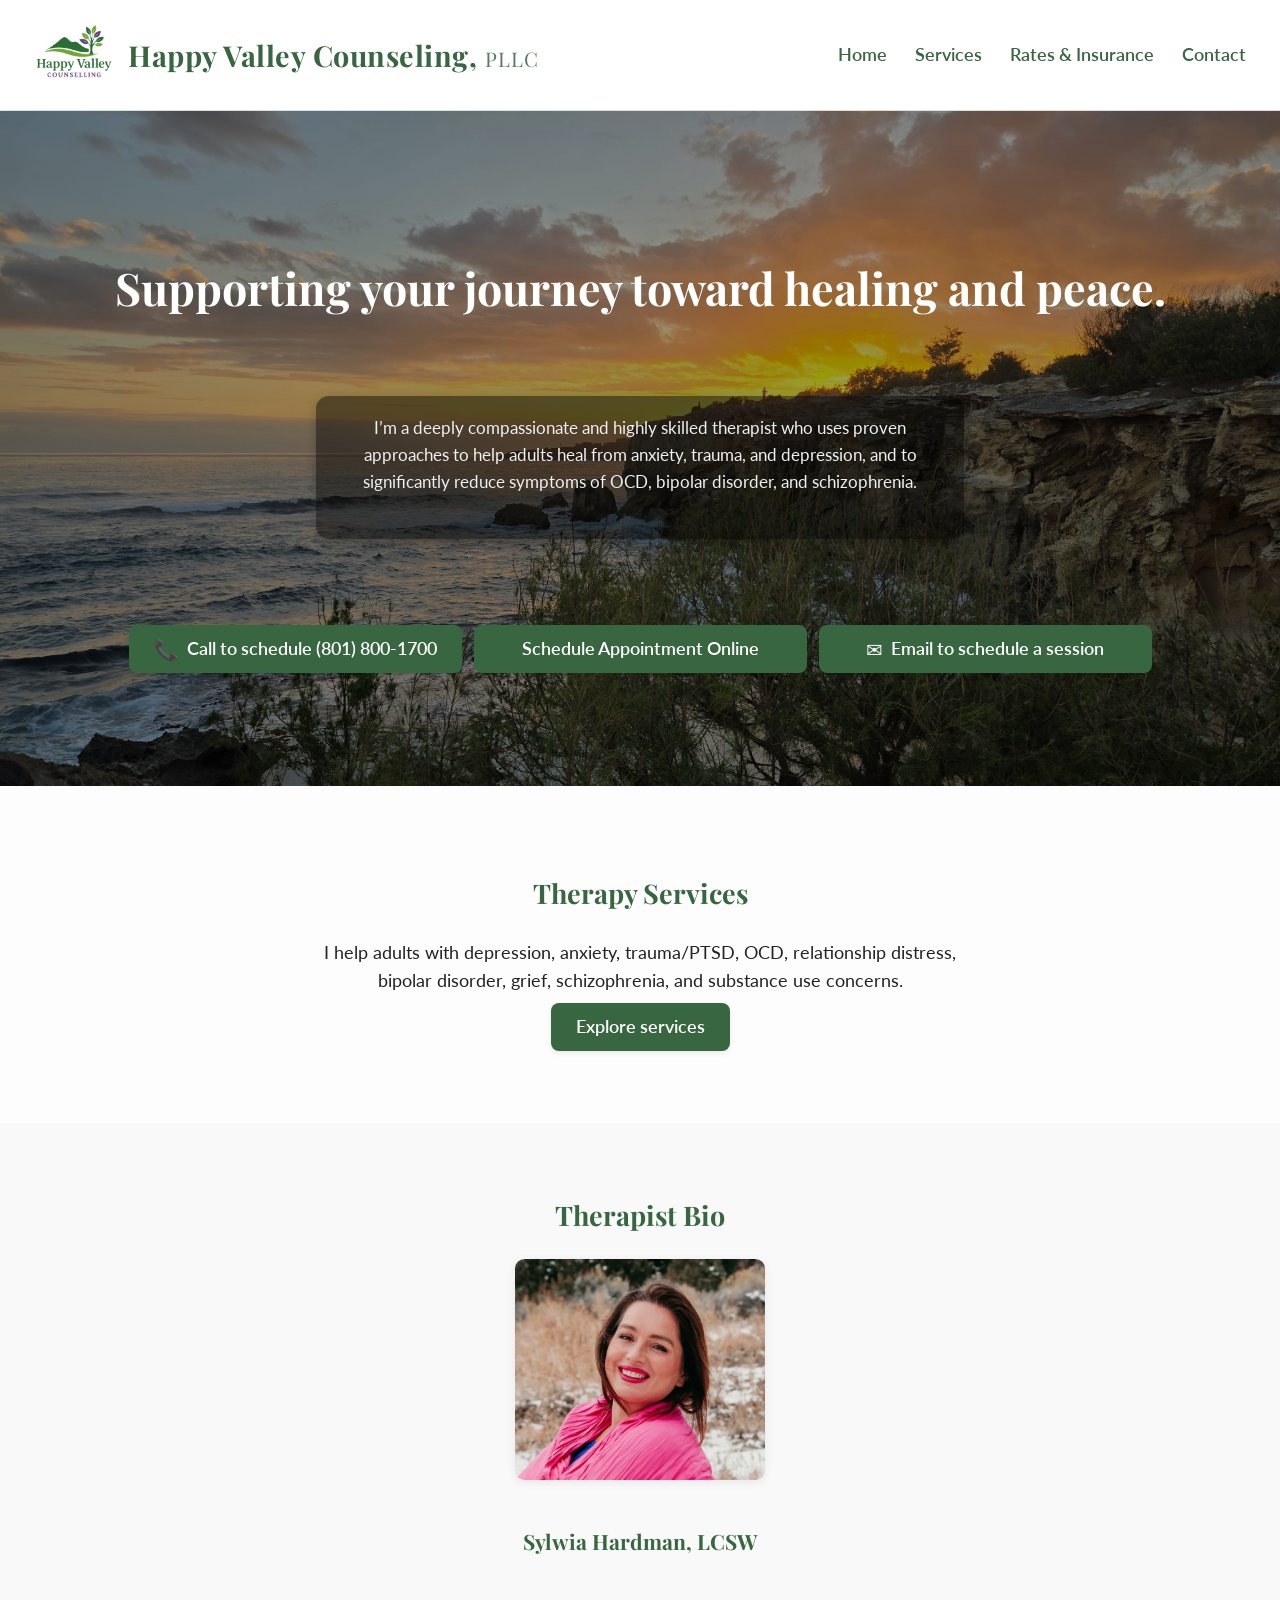
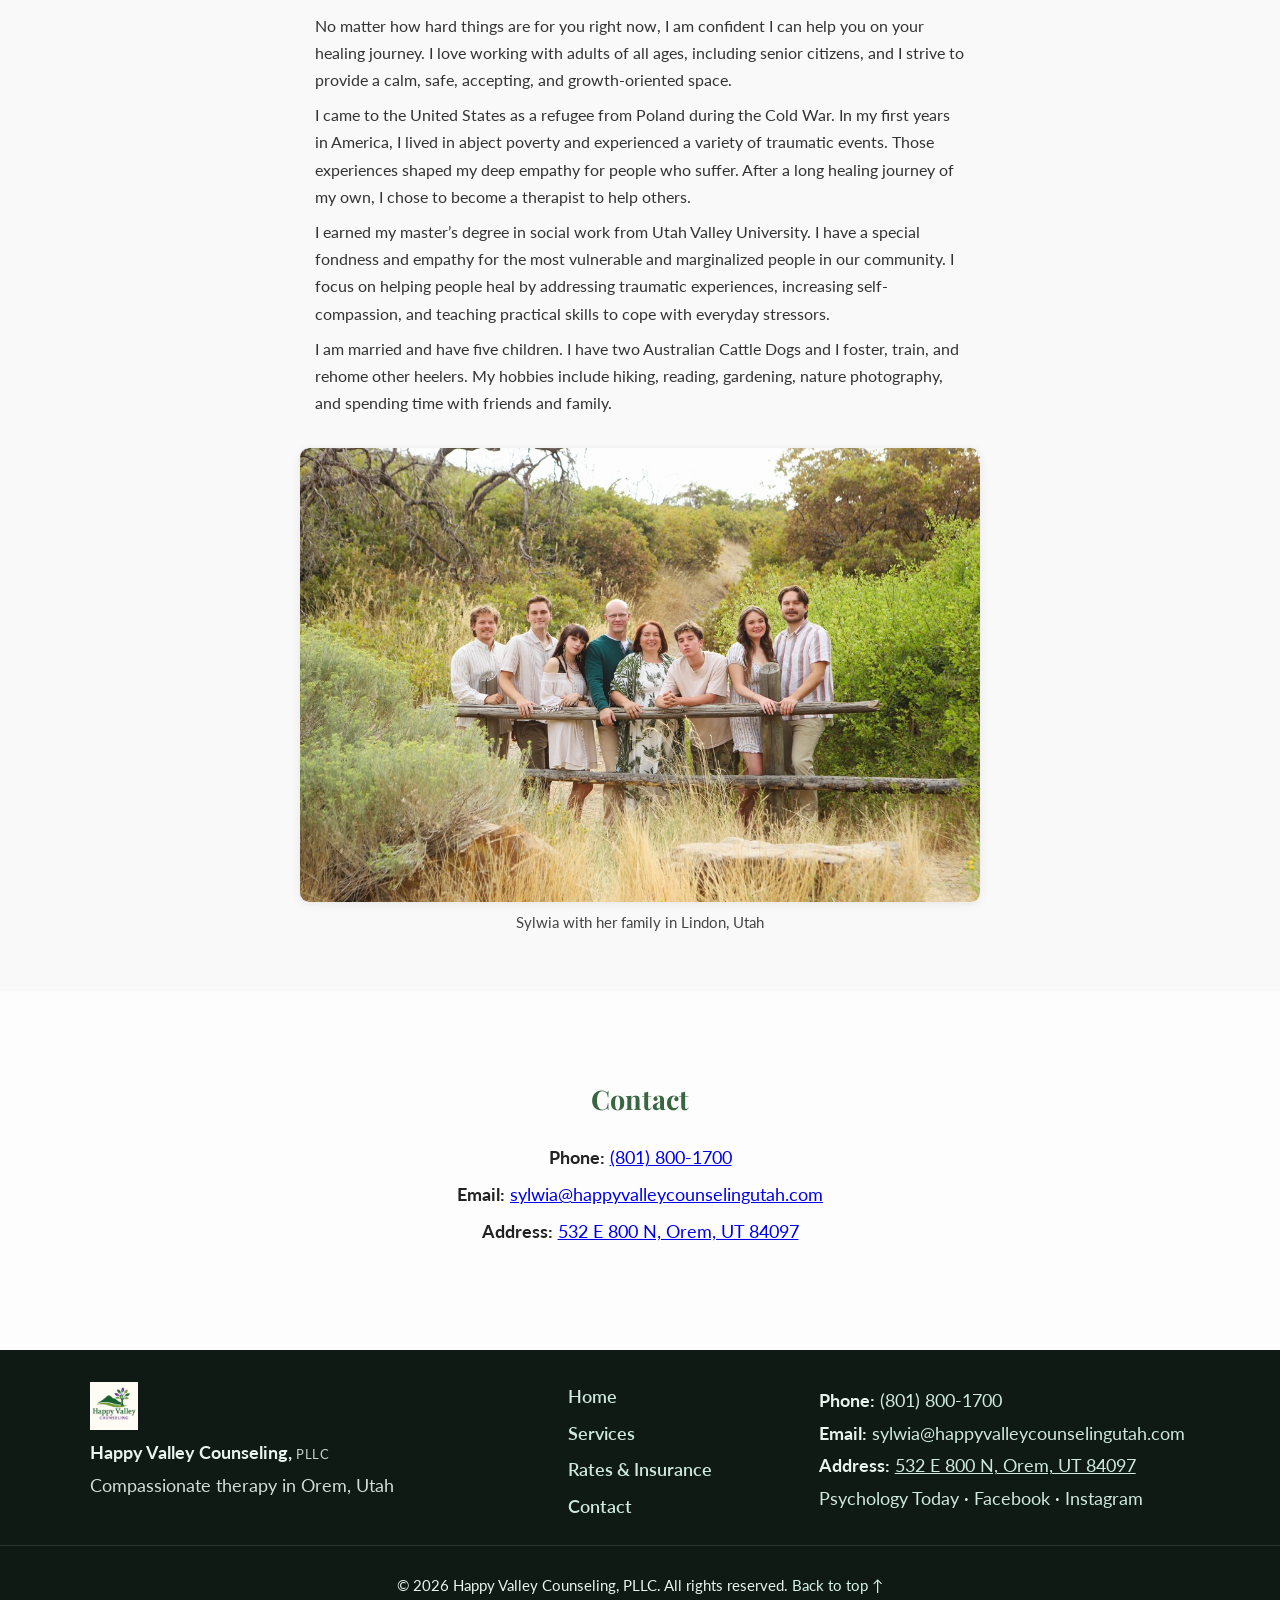
==== index.html @ 0a14d3dd "Add files via upload update" ====
<!DOCTYPE html>
<html lang="en">

<head>
  <meta charset="UTF-8">
  <meta name="viewport" content="width=device-width, initial-scale=1.0">
  <title>Happy Valley Counseling, PLLC | Compassionate Therapy in Orem, Utah</title>
  <!-- SEO essentials -->
  <meta name="description"
    content="Happy Valley Counseling, PLLC provides compassionate, research-based therapy for adults in Orem, Utah. Help for anxiety, trauma, depression, OCD, and bipolar.">
  <link rel="canonical" href="https://www.happyvalleycounselingutah.com/">
  <meta name="robots" content="index, follow">
  <meta name="theme-color" content="#2f6e5a">
  <!-- Favicons (replace with your files when you have them) -->
  <link rel="icon" href="/favicon.ico">
  <link rel="icon" type="image/png" sizes="32x32" href="/favicon-32.png">
  <link rel="icon" type="image/png" sizes="192x192" href="/android-chrome-192.png">
  <link rel="apple-touch-icon" href="/apple-touch-icon.png">
  <!-- Open Graph (Facebook, LinkedIn, etc.) -->
  <meta property="og:type" content="website">
  <meta property="og:url" content="https://www.happyvalleycounselingutah.com/">
  <meta property="og:title" content="Happy Valley Counseling, PLLC | Compassionate Therapy in Orem, Utah">
  <meta property="og:description"
    content="Compassionate, research-based therapy for adults in Orem, Utah. Help for anxiety, trauma, depression, OCD, and bipolar.">
  <meta property="og:image" content="https://www.happyvalleycounselingutah.com/images/og-image.jpg">


  <meta property="og:image:width" content="1200">
  <meta property="og:image:height" content="630">
  <meta property="og:site_name" content="Happy Valley Counseling, PLLC">
  <meta property="og:locale" content="en_US">

  <!-- Twitter Card -->
  <meta name="twitter:card" content="summary_large_image">
  <meta name="twitter:title" content="Happy Valley Counseling, PLLC | Compassionate Therapy in Orem, Utah">
  <meta name="twitter:description"
    content="Compassionate, research-based therapy for adults in Orem, Utah. Help for anxiety, trauma, depression, OCD, and bipolar.">
  <meta name="twitter:image" content="https://www.happyvalleycounselingutah.com/images/og-image.jpg">

  <!-- Structured Data -->
  <script type="application/ld+json">
{
  "@context": "https://schema.org",
  "@type": "ProfessionalService",
  "name": "Happy Valley Counseling, PLLC",
  "brand": "Happy Valley Counseling",
  "url": "https://www.happyvalleycounselingutah.com/",
  "@id": "https://www.happyvalleycounselingutah.com/#business",
  "image": "https://www.happyvalleycounselingutah.com/images/og-image.jpg",
  "logo": "https://www.happyvalleycounselingutah.com/images/logo-clear.png",

  "telephone": "+1-801-800-1700",
  "email": "sylwia@happyvalleycounselingutah.com",
  "description": "Compassionate, research-based therapy for adults in Orem, Utah. Help for anxiety, trauma, depression, OCD, and bipolar.",
  "founder": {
    "@type": "Person",
    "name": "Sylwia Lipinska Hardman, LCSW"
  },
  "address": {
    "@type": "PostalAddress",
    "streetAddress": "532 E 800 N",
    "addressLocality": "Orem",
    "addressRegion": "UT",
    "postalCode": "84097",
    "addressCountry": "US"
  },
  "areaServed": [
    { "@type": "City", "name": "Orem" },
    { "@type": "AdministrativeArea", "name": "Utah" }
  ],
  "openingHoursSpecification": [
    {
      "@type": "OpeningHoursSpecification",
      "dayOfWeek": ["Monday","Tuesday","Wednesday","Thursday","Friday"],
      "opens": "09:00",
      "closes": "17:00"
    }
  ],
  "priceRange": "$$",
  "paymentAccepted": "Insurance, Cash, Credit Card",
  "sameAs": [
    "https://www.psychologytoday.com/profile/1217703",
    "https://www.facebook.com/HappyValleyCounselingUtah",
    "https://www.instagram.com/happyvalleycounselingutah/"
  ],
  "knowsAbout": [
    "Anxiety therapy",
    "Anxiety therapy in Orem, Utah",
    "Depression counseling",
    "Depression therapy in Orem, Utah",
    "Trauma therapy",
    "Trauma and PTSD treatment",
    "PTSD therapy in Utah County",
    "OCD treatment",
    "OCD therapy in Utah County",
    "Bipolar disorder support",
    "Accelerated Resolution Therapy (ART)",
    "EMDR therapy",
    "Cognitive Behavioral Therapy (CBT)",
    "Dialectical Behavior Therapy (DBT)",
    "Mindfulness-based therapy",
    "Emotional regulation",
    "Stress management",
    "Grief counseling",
    "Relationship and communication issues",
    "Adult therapy",
    "Adult counseling",
    "Adult counseling in Utah County",
    "Mental health therapy in Orem, Utah"
  ],
"hasMap": "https://www.google.com/maps/search/?api=1&query=532+E+800+N,+Orem,+UT+84097",
"geo": {
  "@type": "GeoCoordinates",
  "latitude": 40.3046,
  "longitude": -111.6822
}
}
</script>


  <!-- Performance for Google Fonts -->
  <link rel="preconnect" href="https://fonts.gstatic.com" crossorigin>


  <link href="https://fonts.googleapis.com/css2?family=Playfair+Display:wght@600&family=Lato:wght@400;600&display=swap"
    rel="stylesheet">

  <!-- Preload hero image for faster first paint -->
  <link rel="preload" as="image" href="sunset.jpg" imagesrcset="sunset.jpg">

  <link rel="stylesheet" href="/styles.css">


</head>

<body>
  <header class="site-header">
    <img src="images/logo-clear.png" alt="Happy Valley Counseling logo" class="logo" width="84" height="84">

    <h1>Happy Valley Counseling, <span class="pllc">PLLC</span></h1>


    <!-- Mobile menu button -->
    <button class="nav-toggle" aria-label="Toggle menu" aria-expanded="false" aria-controls="primary-nav">☰</button>

    <!-- Primary navigation -->
    <nav id="primary-nav" aria-label="Primary">
      <ul>
        <li><a href="#home">Home</a></li>
        <li><a href="services/">Services</a></li>

        <li><a href="rates/">Rates &amp; Insurance</a></li>

        <li><a href="#contact" class="scroll-link">Contact</a></li>

      </ul>
    </nav>
  </header>



  <section id="home" class="hero">
    <h1>Supporting your journey toward healing and peace.</h1>

    <div class="hero-text">
      <p>I’m a deeply compassionate and highly skilled therapist who uses proven approaches to help adults heal from
        anxiety, trauma, and depression, and to significantly reduce symptoms of OCD, bipolar disorder, and
        schizophrenia.
      </p>
    </div>

    <div class="cta-group" role="group" aria-label="Contact options to schedule a session">
      <a class="btn btn-primary" href="tel:+18018001700"
        aria-label="Call Happy Valley Counseling at 801-800-1700 to schedule a session">
        <span class="i" aria-hidden="true">📞</span>
        Call to schedule (801) 800-1700
      </a>

      <a href="https://www.therapyportal.com/p/happyvalley84097/" class="btn schedule-btn" target="_blank"
        rel="noopener noreferrer" aria-label="Schedule an appointment securely through the client portal">
        Schedule Appointment Online
      </a>


      <a class="btn"
        href="mailto:sylwia@happyvalleycounselingutah.com?subject=Schedule%20a%20session&body=Hello%2C%20I%E2%80%99d%20like%20to%20schedule%20a%20therapy%20session."
        aria-label="Email Happy Valley Counseling to schedule a session">
        <span class="i" aria-hidden="true">✉️</span>
        Email to schedule a session
      </a>
    </div>






  </section>


  <section id="services-intro">
    <h2>Therapy Services</h2>
    <p>I help adults with depression, anxiety, trauma/PTSD, OCD, relationship distress, bipolar disorder, grief,
      schizophrenia,
      and substance use concerns.</p>
    <p>
      <a class="btn btn-primary" href="services/">Explore services</a>
    </p>
  </section>


  <!-- ===== THERAPIST BIO ===== -->
  <section id="therapist-bio">
    <h2>Therapist Bio</h2>
    <div class="bio-wrap">
      <img src="images/therapist-photo.jpg" alt="Sylwia Hardman, LCSW" class="bio-photo" width="350" height="350">

      <h3 class="bio-name">Sylwia Hardman, LCSW</h3>

      <div class="bio-text">


        <p>No matter how hard things are for you right now, I am confident I can help you on your healing journey. I
          love working with adults of all ages, including senior citizens, and I strive to provide a calm, safe,
          accepting, and growth-oriented space.</p>

        <p>I came to the United States as a refugee from Poland during the Cold War. In my first years in America, I
          lived in abject poverty and experienced a variety of traumatic events. Those experiences shaped my deep
          empathy for people who suffer. After a long healing journey of my own, I chose to become a therapist to help
          others.</p>

        <p>I earned my master’s degree in social work from Utah Valley University. I have a special fondness and empathy
          for the most vulnerable and marginalized people in our community. I focus on helping people heal by addressing
          traumatic experiences, increasing self-compassion, and teaching practical skills to cope with everyday
          stressors.</p>

        <p>I am married and have five children. I have two Australian Cattle Dogs and I foster, train, and
          rehome other heelers. My hobbies include hiking, reading, gardening, nature photography, and spending time
          with friends and family.</p>

        <img src="images/family-photo.jpg" alt="Photograph of Sylwia Hardman with her family"
          class="bio-photo family-photo">

        <p class="photo-caption">Sylwia with her family in Lindon, Utah</p>

      </div>
    </div>
  </section>


  <section id="contact">
    <h2>Contact</h2>
    <p><strong>Phone:</strong> <a href="tel:+18018001700">(801) 800-1700</a></p>
    <p><strong>Email:</strong> <a
        href="mailto:sylwia@happyvalleycounselingutah.com">sylwia@happyvalleycounselingutah.com</a></p>
    <p><strong>Address:</strong>
      <a href="https://www.google.com/maps/search/?api=1&query=532%20E%20800%20N%2C%20Orem%2C%20UT%2084097"
        target="_blank" rel="noopener" aria-label="Open 532 E 800 N, Orem, UT 84097 on Google Maps">
        532 E 800 N, Orem, UT 84097
      </a>
    </p>



  </section>

  <footer class="site-footer" role="contentinfo" aria-label="Footer">
    <!-- Top area: brand, nav, contact -->
    <div class="footer-top">
      <div class="footer-brand">
        <img src="images/logo-whitebg.png" alt="Happy Valley Counseling logo" class="footer-logo">
        <p class="footer-name">Happy Valley Counseling, <span class="pllc">PLLC</span></p>
        <p class="footer-tag">Compassionate therapy in Orem, Utah</p>
      </div>

      <nav class="footer-nav" aria-label="Footer links">
        <ul>
          <li><a href="#home">Home</a></li>
          <li><a href="services/">Services</a></li>
          <li><a href="rates/">Rates &amp; Insurance</a></li>
          <li><a href="#contact">Contact</a></li>
        </ul>
      </nav>

      <div class="footer-contact">
        <p><strong>Phone:</strong> <a href="tel:+18018001700">(801) 800-1700</a></p>
        <p><strong>Email:</strong> <a
            href="mailto:sylwia@happyvalleycounselingutah.com">sylwia@happyvalleycounselingutah.com</a></p>
        <p><strong>Address:</strong>
          <a href="https://www.google.com/maps/search/?api=1&query=532%20E%20800%20N%2C%20Orem%2C%20UT%2084097"
            target="_blank" rel="noopener" aria-label="Open 532 E 800 N, Orem, UT 84097 on Google Maps">
            532 E 800 N, Orem, UT 84097
          </a>
        </p>
        <p class="footer-social">
          <a href="https://www.psychologytoday.com/profile/1217703" target="_blank" rel="noopener">Psychology
            Today</a> ·
          <a href="https://www.facebook.com/HappyValleyCounselingUtah" target="_blank" rel="noopener">Facebook</a> ·
          <a href="https://www.instagram.com/happyvalleycounselingutah/" target="_blank" rel="noopener">Instagram</a>
        </p>
      </div>
    </div>

    <!-- Bottom bar -->
    <div class="footer-bottom">
      <p>© <span id="year"></span> Happy Valley Counseling, PLLC. All rights reserved.
        <a href="#home">Back to top ↑</a>
      </p>
    </div>
  </footer>


  <script src="/index.js"></script>

</body>

</html>
---- styles.css ----
:root {
    --green-700: #386641;
    /* deep evergreen */
    --green-500: #6b9080;
    /* sage banner */
    --green-300: #9cc5a1;
    /* light leaf */
    --purple-600: #6b56a3;
    /* primary accent */
    --purple-400: #9273cf;
    /* light accent */
    --ink-900: #222222;
    /* text */
    --paper-50: #fdfdfd;
    /* page bg */
}

/* Hide visually but keep readable for screen readers (WCAG accessible) */
.visually-hidden {
    position: absolute !important;
    width: 1px;
    height: 1px;
    padding: 0;
    margin: -1px;
    overflow: hidden;
    clip: rect(0 0 0 0);
    white-space: nowrap;
    border: 0;
}



:root {
    /* ...your existing vars... */
    --header-offset: 84px;
    /* adjust if needed */
}

html {
    scroll-behavior: smooth;
}

/* reset / base */
* {
    box-sizing: border-box;
}

h1,
h2,
h3 {
    font-family: 'Playfair Display', serif;
    color: var(--green-700);
}

body {
    font-family: Lato, system-ui, -apple-system, sans-serif;
    color: var(--ink-900);
    background: var(--paper-50);
    margin: 0;
    line-height: 1.6;
}

/* Typographic rhythm and readability */
:root {
    --max-width: 70ch;
}

section p {
    max-width: var(--max-width);
}

/* Slightly larger default font on big screens */
@media (min-width: 1024px) {
    body {
        font-size: 18px;
    }
}

/* Improve link focus/hover contrast in header */
.site-header nav a {
    padding: .25rem .125rem;
    border-radius: .25rem;
}

.site-header nav a:focus,
.site-header nav a:hover {
    background: rgba(56, 102, 65, 0.08);
    text-decoration: none;
}

/* header */
.site-header {
    position: sticky;
    top: 0;
    z-index: 10;
    /* important for dropdown positioning */
    background: #fff;
    color: var(--green-700);
    padding: 0.8rem 2rem;
    display: grid;
    grid-template-columns: auto 1fr auto;
    /* logo | title | nav/button */
    align-items: center;
    gap: 0.75rem;
    border-bottom: 1px solid #ddd;
}

header h1 {
    margin: 0.5rem 0;
    font-size: 1.8rem;
    letter-spacing: 0.5px;
}

.logo {
    width: 84px;
    height: auto;
    display: block;
    margin: 0;
    border-radius: 0;
}

/* nav (desktop baseline) */
nav ul {
    list-style: none;
    padding: 0;
    margin: 0;
    display: flex;
    gap: 1.5rem;
    justify-content: center;
    font-family: 'Lato', sans-serif;
}

nav a {
    color: var(--green-700);
    text-decoration: none;
    font-weight: 600;
}

nav a:hover {
    text-decoration: underline;
}

/* images */
img {
    max-width: 100%;
    height: auto;
    border-radius: 10px;
}

/* ===== Happy Valley CTA buttons ===== */
.cta-group {
    display: grid;
    gap: .75rem;
    margin-top: 1.25rem;
}

/* Base button */
.btn {
    --brand: var(--green-700, #386641);
    --brand-600: #4c7a58;
    --on-brand: #ffffff;
    --surface: #f3f7f4;
    --border: rgba(0, 0, 0, .08);

    display: inline-flex;
    align-items: center;
    justify-content: center;
    gap: .5rem;
    padding: .95rem 1.25rem;
    border-radius: 9999px;
    /* pill shape */
    border: 1px solid transparent;
    font-weight: 600;
    line-height: 1.1;
    text-decoration: none;
    min-height: 48px;
    /* ≥ WCAG touch target */
    box-shadow: 0 2px 6px rgba(0, 0, 0, .08);
    transition: background-color .2s ease, border-color .2s ease, transform .06s ease;
    color: #fff;
    /* default text color; variants can override */
    background: var(--brand);
    /* default bg so old .btn uses primary look */
}

.btn:hover {
    transform: translateY(-1px);
}

.btn:focus-visible {
    outline: 3px solid #93c5aa;
    /* accessible focus ring */
    outline-offset: 2px;
}

@media (prefers-reduced-motion: reduce) {

    .btn,
    .btn:hover {
        transition: none;
        transform: none;
    }
}

/* Variants */
.btn-primary {
    background: var(--brand);
    color: var(--on-brand);
}

.btn-primary:hover {
    background: var(--brand-600);
}

.btn-primary-soft {
    background: #e8f0eb;
    color: var(--brand);
    border-color: #d7e4dc;
}

.btn-primary-soft:hover {
    background: #ddebe3;
}

.btn-outline {
    background: #fff;
    color: var(--brand);
    border-color: var(--brand);
}

.btn-outline:hover {
    background: var(--brand);
    color: #fff;
}

/* Icon sizing */
.btn .i {
    line-height: 0;
    font-size: 1.1em;
}

/* Desktop: place buttons side-by-side with wrapping */
@media (min-width: 700px) {
    .cta-group {
        grid-template-columns: repeat(3, minmax(0, 1fr));
    }
}





a:focus,
.btn:focus {
    outline: 3px solid var(--purple-400);
    outline-offset: 2px;
    border-radius: .4rem;
}

/* hero */
.hero {
    position: relative;
    min-height: 75vh;
    display: grid;
    place-items: center;
    text-align: center;
    color: white;
    background: url("images/sunset.jpg") center/cover no-repeat fixed;
    padding: 5rem 1rem;
}

.hero::before {
    content: "";
    position: absolute;
    inset: 0;
    background: rgba(0, 0, 0, 0.40);
}

/* === Rates & Insurance: page-specific hero === */
#rates-hero {
    background-image: url('/images/hero-rates.jpg');
    background-attachment: scroll;
    /* optional: avoid parallax here */
}


.hero>* {
    position: relative;
    z-index: 1;
}

.hero h1,
.hero h2 {
    font-family: 'Playfair Display', serif;
    font-size: clamp(1.8rem, 4vw, 2.8rem);
    line-height: 1.2;
    color: #fff;
    margin-bottom: 1rem;
}



.hero p {
    color: #f0f0f0;
    max-width: 600px;
    margin: 0 auto 1.5rem;
    font-size: 1.05rem;
}

/* translucent background behind hero text */
.hero-text {
    background: rgba(0, 0, 0, 0.45);
    /* 45% black */
    padding: 1.2rem 1.5rem;
    border-radius: 0.8rem;
    max-width: 700px;
    margin: 0 auto;
    box-shadow: 0 4px 12px rgba(0, 0, 0, 0.25);
}




.hero img {
    display: none;
}

/* sections */
section {
    padding: 4rem 1.5rem;
    text-align: center;
}

section h2 {
    color: var(--green-700);
    font-family: 'Playfair Display', serif;
}

section p {
    max-width: 650px;
    margin: 0.5rem auto;
}

/* mobile toggle button (hidden on desktop) */
.nav-toggle {
    display: none;
    background: #fff;
    border: 1px solid #ddd;
    border-radius: .5rem;
    padding: .4rem .6rem;
    font-size: 1.1rem;
    line-height: 1;
    color: var(--green-700);
    cursor: pointer;
}

/* subtle shadow when scrolling */
.site-header.scrolled {
    box-shadow: 0 2px 6px rgba(0, 0, 0, 0.08);
    transition: box-shadow 0.3s ease;
}

/* smaller title on very small phones */
@media (max-width: 600px) {
    header h1 {
        font-size: 1rem;
        line-height: 1.1;
    }
}

/* MOBILE DROPDOWN (fade/slide) */
@media (max-width: 800px) {
    .nav-toggle {
        display: inline-block;
    }

    /* dropdown panel (always flex, visually collapsed) */
    .site-header nav ul {
        position: absolute;
        left: 0;
        right: 0;
        top: calc(100% + 1px);
        margin: 0;
        padding: .75rem 1rem;
        background: #fff;
        border-top: 1px solid #eee;
        display: flex;
        flex-direction: column;
        gap: .75rem;
        text-align: center;
        z-index: 9;

        /* hidden state */
        max-height: 0;
        opacity: 0;
        transform: translateY(-0.5rem);
        overflow: hidden;
        visibility: hidden;

        /* transitions */
        transition:
            max-height .25s ease,
            opacity .25s ease,
            transform .25s ease,
            visibility 0s linear .25s;
        /* delay hiding until fade finishes */
    }

    /* open state */
    .site-header.open nav ul {
        max-height: 240px;
        opacity: 1;
        transform: translateY(0);
        visibility: visible;
        transition:
            max-height .30s ease,
            opacity .30s ease,
            transform .30s ease,
            visibility 0s;
        /* show immediately */
    }

    /* bigger tap targets */
    nav a {
        padding: .5rem .25rem;
    }
}

/* ensure hero doesn’t get covered if menu drops */
@media (max-width: 800px) {
    .site-header.open+.hero {
        padding-top: 1rem;
    }
}

/* ===== Footer ===== */
.site-footer {
    background: #0f1a15;
    color: #e9f3ef;
    padding-top: 2rem;
    margin-top: 2rem;
}

.site-footer a {
    color: #cfe9df;
    text-decoration: none;
}

.site-footer a:hover {
    text-decoration: underline;
}

.footer-top {
    width: min(1100px, 92%);
    margin: 0 auto;
    display: grid;
    grid-template-columns: 1.2fr 1fr 1.2fr;
    gap: 1.5rem;
    align-items: start;
}

.footer-logo {
    width: 48px;
    height: auto;
    border-radius: 0;
    display: block;
    margin-bottom: .5rem;
}

.footer-name {
    margin: 0;
    font-weight: 700;
}

.footer-tag {
    margin: .25rem 0 0;
    opacity: .9;
}

.footer-nav ul {
    list-style: none;
    margin: 0;
    padding: 0;
    display: grid;
    gap: .5rem;
}

.footer-nav a {
    font-weight: 600;
}

.footer-contact p {
    margin: .25rem 0;
}

.footer-social {
    margin-top: .5rem;
}




.footer-bottom {
    border-top: 1px solid rgba(255, 255, 255, .12);
    margin-top: 1.5rem;
    padding: .75rem 0;
    text-align: center;
    font-size: .95rem;
}

.footer-bottom a {
    color: #d7f3ea;
}

/* Mobile footer layout */
@media (max-width: 800px) {
    .footer-top {
        grid-template-columns: 1fr;
        gap: 1rem;
    }

    .footer-nav ul {
        justify-items: center;
    }

    .footer-bottom {
        font-size: .9rem;
    }
}

.pllc {
    font-size: 0.7em;
    font-weight: 400;
    letter-spacing: 0.05em;
    opacity: 0.85;
}

@media (prefers-color-scheme: dark) {
    :root {
        --paper-50: #121212;
        /* page bg in dark */
        --ink-900: #f5f5f5;
        /* text in dark */
        /* Optional: slightly tweak accents to keep contrast strong */
        /* --green-700: #3a7a50; */
        /* --purple-600: #7b65b6; */
    }

    body {
        background: var(--paper-50);
        color: var(--ink-900);
    }

    .site-header {
        background: #161b18;
        border-bottom-color: #27332d;
    }

    .site-header nav a:focus,
    .site-header nav a:hover {
        background: rgba(255, 255, 255, 0.08);
    }

    .hero::before {
        /* Keep overlay but slightly lighter in dark mode for readability */
        background: rgba(0, 0, 0, 0.35);
    }


    .site-footer {
        background: #0b1411;
        color: #e7f2ee;
    }

    .footer-bottom {
        border-top-color: rgba(255, 255, 255, .14);
    }
}

.footer-contact a[href*="maps"] {
    color: #cfe9df;
    /* same as other footer links */
    text-decoration: underline;
}

.footer-contact a[href*="maps"]:hover {
    color: #ffffff;
}


/* ===== Therapy Services: compact cards (title → image → text) ===== */
.services .section-hero {
    background: linear-gradient(to bottom right, var(--green-700), var(--green-500));
    color: #fff;
    padding: 2.5rem 1.25rem;
    text-align: center;
    border-radius: 0.8rem;
    margin: 0 auto 1.5rem;
    width: min(1100px, 92%);
}

.services .section-hero h2 {
    color: #fff;
    margin: 0 0 .4rem;
    font-size: clamp(1.7rem, 3vw, 2.2rem);
}

.services .section-hero p {
    margin: 0;
    opacity: .95;
}

.service-grid {
    width: min(1100px, 92%);
    margin: 0 auto;
    display: grid;
    gap: 1.25rem;
    grid-template-columns: repeat(3, 1fr);
}

@media (max-width: 1000px) {
    .service-grid {
        grid-template-columns: repeat(2, 1fr);
    }
}

@media (max-width: 640px) {
    .service-grid {
        grid-template-columns: 1fr;
    }
}

.service-card {
    background: #fff;
    border-radius: 0.8rem;
    box-shadow: 0 2px 6px rgba(0, 0, 0, .06);
    padding: 1rem 1rem 1.1rem;
    text-align: left;
}

.service-card h3 {
    margin: 0 0 .5rem;
    font-size: 1.15rem;
    color: var(--green-700);
    line-height: 1.25;
}

.service-card img {
    width: 100%;
    height: 160px;
    /* ← change to 140px or 120px if you want smaller */
    object-fit: cover;
    border-radius: 0.6rem;
    margin: 0.25rem 0 0.6rem;
}

.service-card p {
    margin: 0;
    font-size: 0.98rem;
    line-height: 1.55;
    color: var(--ink-900);
}

/* Family photo styling */
.family-photo {
    margin-top: 1rem;
    border-radius: 0.6rem;
    box-shadow: 0 2px 10px rgba(0, 0, 0, 0.08);
    max-width: 680px;
    /* keeps it from stretching too wide */
    display: block;
    margin-left: auto;
    margin-right: auto;
    /* centers the image */
}

/* Center the family photo caption */
.photo-caption {
    text-align: center;
    margin-top: 0.5rem;
    color: #444;
    font-size: 0.95rem;
}

/* Therapist Bio layout polish */
#therapist-bio {
    background-color: #f8f9f8;
    /* soft neutral backdrop for calm contrast */
    padding: 3rem 1rem;
    text-align: center;
}

.bio-wrap {
    display: flex;
    flex-direction: column;
    align-items: center;
    gap: 1.5rem;
    max-width: 750px;
    margin: 0 auto;
}

.bio-photo {
    border-radius: 0.6rem;
    max-width: 250px;
    height: auto;
    box-shadow: 0 2px 10px rgba(0, 0, 0, 0.08);
}

.bio-text {
    text-align: left;
    line-height: 1.7;
    font-size: 1rem;
    color: #333;
}

/* spacing between therapist and family photo */
.family-photo {
    margin-top: 2rem;
    border-radius: 0.6rem;
    box-shadow: 0 2px 10px rgba(0, 0, 0, 0.08);
    max-width: 680px;
    display: block;
    margin-left: auto;
    margin-right: auto;
}

/* responsive tweaks for smaller screens */
@media (max-width: 600px) {
    .bio-text {
        font-size: 0.95rem;
    }

    .bio-photo {
        max-width: 180px;
    }
}

/* Keep anchored sections from hiding under the sticky header */
section[id] {
    scroll-margin-top: var(--header-offset);
}

/* Give a little more room on small screens if the header stacks */
@media (max-width: 600px) {
    :root {
        --header-offset: 96px;
    }
}

/* ---------- Rates & Insurance Page ---------- */


.split-section {
    display: flex;
    flex-wrap: wrap;
    align-items: center;
    padding: 4rem 2rem;
    gap: 2rem;
}

.split-section.alt {
    background-color: #f7f8f7;
}

/* Remove bullet points in the Insurance section */
#insurance ul {
    list-style: none;
    padding-left: 0;
    margin-left: 0;
}

#insurance li {
    margin: 0.25rem 0;
    /* optional spacing */
}

.split-image {
    flex: 1 1 45%;
    border-radius: 1rem;
    max-height: 400px;
    object-fit: cover;
}

.split-text {
    flex: 1 1 45%;
    color: #222;
    line-height: 1.6;
}

.split-text h2 {
    color: #386641;
    margin-bottom: 1rem;
}

/* Buttons */
.btn {
    background-color: #386641;
    color: #fff;
    padding: 0.75rem 1.5rem;
    border-radius: 0.5rem;
    text-decoration: none;
    font-weight: 600;
}

.btn:hover {
    background-color: #6b9080;
}

/* Responsive layout */
@media (max-width: 768px) {
    .split-section {
        flex-direction: column;
    }

    .split-image,
    .split-text {
        flex: 1 1 100%;
    }
}



#rates-hero h1 {
    display: block;
    margin-bottom: 1rem;
}

#rates-hero .hero-text {
    display: block;
    margin: 0 auto 1.5rem;
    max-width: 60ch;
}

#rates-hero .cta-group {
    display: flex;
    flex-wrap: wrap;
    /* allows buttons to wrap on mobile */
    justify-content: center;
    gap: 0.75rem;
    /* space between buttons */
}



/* === CTA faint background image === */
.closing-cta {
    position: relative;
    text-align: center;
    padding: 4rem 1.5rem;
    background-color: #fdfdfd;
    /* fallback color */
    color: #222;
    overflow: hidden;
    /* keeps overlay inside section */
}

.closing-cta::before {
    content: "";
    position: absolute;
    inset: 0;
    background: url('/images/private-pay.jpg') center/cover no-repeat;
    opacity: 0.25;
    /* 25% opacity */
    z-index: 0;
}

.closing-cta .closing-box {
    position: relative;
    z-index: 1;
    /* keeps text above faint image */
    background: rgba(255, 255, 255, 0.75);
    /* soft white layer for contrast */
    padding: 2rem;
    border-radius: 0.8rem;
    display: inline-block;
    max-width: 700px;
    margin: 0 auto;
    box-shadow: 0 2px 8px rgba(0, 0, 0, 0.06);
}

/* Full-width soft lavender background for In-Network section */
.purple-tint {
    background: linear-gradient(to bottom,
            rgba(222, 210, 240, 0.25) 0%,
            rgba(247, 240, 255, 0.45) 100%);
    padding: 4rem 2rem;
    color: var(--green-700);
}

.purple-tint p {
    color: #222;
    /* or var(--ink-900) if you prefer your main text color */
}

/* In-Network section text styling */
.purple-tint p,
.purple-tint ul,
.purple-tint li {
    color: #111;
    /* deep near-black text */
}

.purple-tint ul li {
    font-weight: 800;
    /* extra-bold for maximum clarity */
}
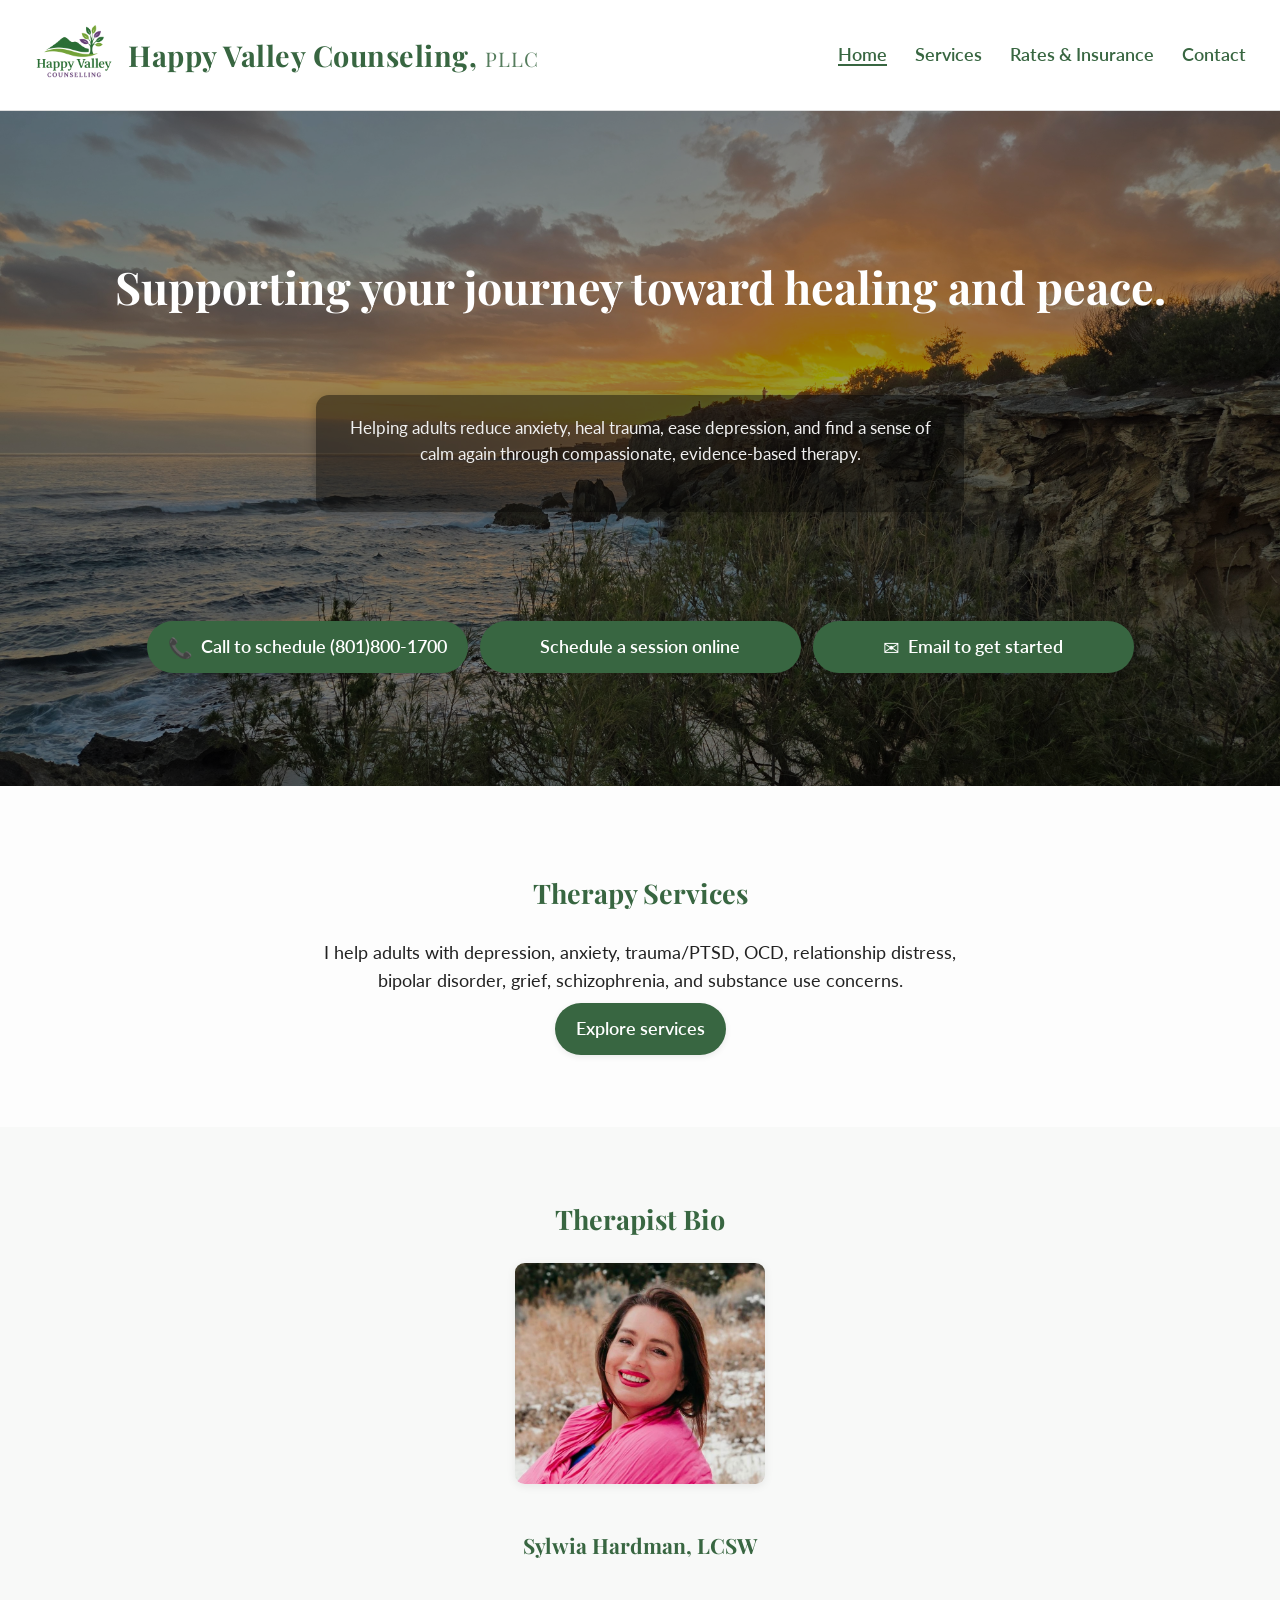
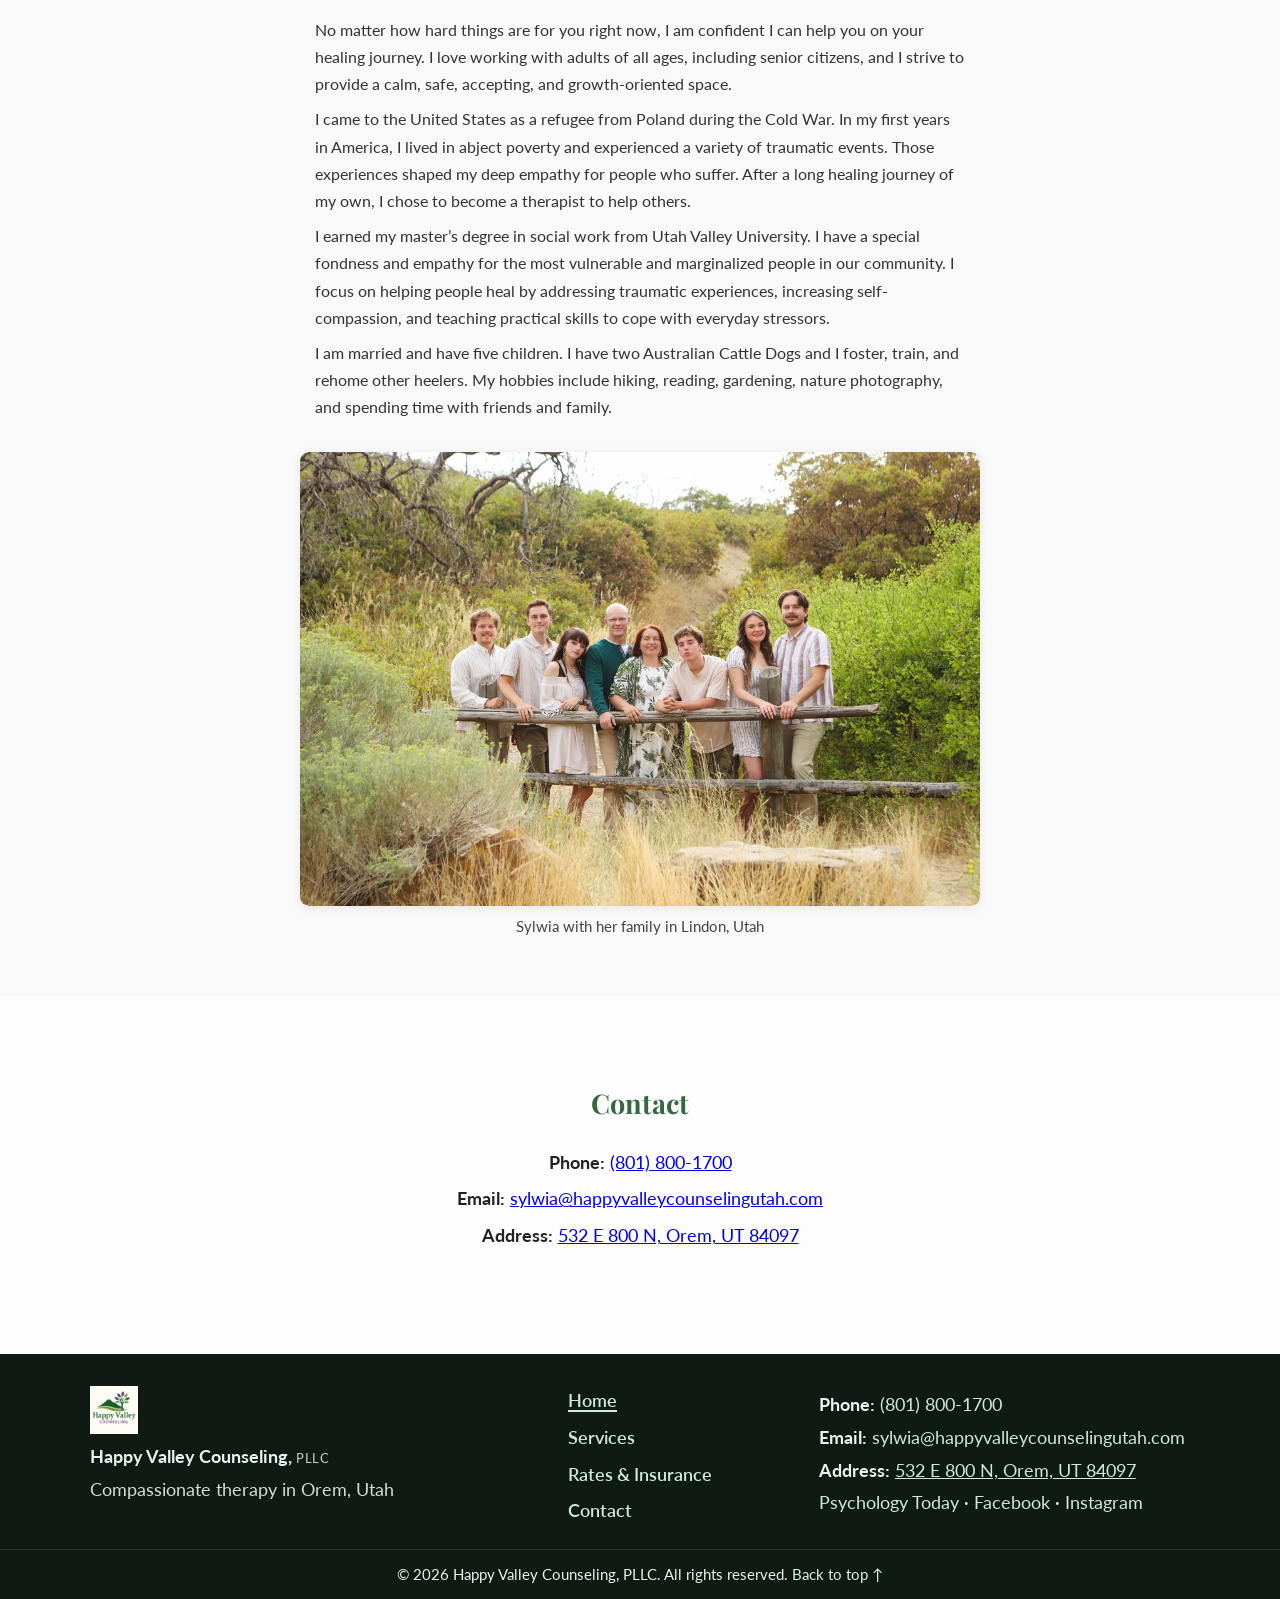
==== commit 8a05f867: "update, including forcing light mode" ====
--- a/index.html
+++ b/index.html
@@ -126,7 +126,7 @@
     rel="stylesheet">
 
   <!-- Preload hero image for faster first paint -->
-  <link rel="preload" as="image" href="sunset.jpg" imagesrcset="sunset.jpg">
+  <link rel="preload" as="image" href="/images/sunset.jpg">
 
   <link rel="stylesheet" href="/styles.css">
 
@@ -146,7 +146,8 @@
     <!-- Primary navigation -->
     <nav id="primary-nav" aria-label="Primary">
       <ul>
-        <li><a href="#home">Home</a></li>
+        <li><a href="#home" aria-current="page">Home</a></li>
+
         <li><a href="services/">Services</a></li>
 
         <li><a href="rates/">Rates &amp; Insurance</a></li>
@@ -158,124 +159,127 @@
   </header>
 
 
-
-  <section id="home" class="hero">
-    <h1>Supporting your journey toward healing and peace.</h1>
-
-    <div class="hero-text">
-      <p>I’m a deeply compassionate and highly skilled therapist who uses proven approaches to help adults heal from
-        anxiety, trauma, and depression, and to significantly reduce symptoms of OCD, bipolar disorder, and
-        schizophrenia.
+  <main id="main">
+    <section id="home" class="hero">
+      <h1>Supporting your journey toward healing and peace.</h1>
+
+      <div class="hero-text">
+        <p>Helping adults reduce anxiety, heal trauma, ease depression, and find a sense of calm again through
+          compassionate, evidence-based therapy.</p>
+      </div>
+
+      <div class="cta-group" role="group" aria-label="Contact options to schedule a session">
+        <a class="btn btn-primary" href="tel:+18018001700"
+          aria-label="Call Happy Valley Counseling at 801-800-1700 to schedule a session">
+          <span class="i" aria-hidden="true">📞</span>
+          Call to schedule (801)800-1700
+        </a>
+
+        <a href="https://www.therapyportal.com/p/happyvalley84097/" class="btn schedule-btn" target="_blank"
+          rel="noopener noreferrer" aria-label="Schedule an appointment securely through the client portal">
+          Schedule a session online
+        </a>
+
+
+        <a class="btn"
+          href="mailto:sylwia@happyvalleycounselingutah.com?subject=Schedule%20a%20session&body=Hello%2C%20I%E2%80%99d%20like%20to%20schedule%20a%20therapy%20session."
+          aria-label="Email Happy Valley Counseling to schedule a session">
+          <span class="i" aria-hidden="true">✉️</span>
+          Email to get started
+        </a>
+      </div>
+
+
+
+
+
+
+    </section>
+
+
+    <section id="services-intro">
+      <h2>Therapy Services</h2>
+      <p>I help adults with depression, anxiety, trauma/PTSD, OCD, relationship distress, bipolar disorder, grief,
+        schizophrenia,
+        and substance use concerns.</p>
+      <p>
+        <a class="btn btn-primary" href="services/">Explore services</a>
       </p>
-    </div>
-
-    <div class="cta-group" role="group" aria-label="Contact options to schedule a session">
-      <a class="btn btn-primary" href="tel:+18018001700"
-        aria-label="Call Happy Valley Counseling at 801-800-1700 to schedule a session">
-        <span class="i" aria-hidden="true">📞</span>
-        Call to schedule (801) 800-1700
-      </a>
-
-      <a href="https://www.therapyportal.com/p/happyvalley84097/" class="btn schedule-btn" target="_blank"
-        rel="noopener noreferrer" aria-label="Schedule an appointment securely through the client portal">
-        Schedule Appointment Online
-      </a>
-
-
-      <a class="btn"
-        href="mailto:sylwia@happyvalleycounselingutah.com?subject=Schedule%20a%20session&body=Hello%2C%20I%E2%80%99d%20like%20to%20schedule%20a%20therapy%20session."
-        aria-label="Email Happy Valley Counseling to schedule a session">
-        <span class="i" aria-hidden="true">✉️</span>
-        Email to schedule a session
-      </a>
-    </div>
-
-
-
-
-
-
-  </section>
-
-
-  <section id="services-intro">
-    <h2>Therapy Services</h2>
-    <p>I help adults with depression, anxiety, trauma/PTSD, OCD, relationship distress, bipolar disorder, grief,
-      schizophrenia,
-      and substance use concerns.</p>
-    <p>
-      <a class="btn btn-primary" href="services/">Explore services</a>
-    </p>
-  </section>
-
-
-  <!-- ===== THERAPIST BIO ===== -->
-  <section id="therapist-bio">
-    <h2>Therapist Bio</h2>
-    <div class="bio-wrap">
-      <img src="images/therapist-photo.jpg" alt="Sylwia Hardman, LCSW" class="bio-photo" width="350" height="350">
-
-      <h3 class="bio-name">Sylwia Hardman, LCSW</h3>
-
-      <div class="bio-text">
-
-
-        <p>No matter how hard things are for you right now, I am confident I can help you on your healing journey. I
-          love working with adults of all ages, including senior citizens, and I strive to provide a calm, safe,
-          accepting, and growth-oriented space.</p>
-
-        <p>I came to the United States as a refugee from Poland during the Cold War. In my first years in America, I
-          lived in abject poverty and experienced a variety of traumatic events. Those experiences shaped my deep
-          empathy for people who suffer. After a long healing journey of my own, I chose to become a therapist to help
-          others.</p>
-
-        <p>I earned my master’s degree in social work from Utah Valley University. I have a special fondness and empathy
-          for the most vulnerable and marginalized people in our community. I focus on helping people heal by addressing
-          traumatic experiences, increasing self-compassion, and teaching practical skills to cope with everyday
-          stressors.</p>
-
-        <p>I am married and have five children. I have two Australian Cattle Dogs and I foster, train, and
-          rehome other heelers. My hobbies include hiking, reading, gardening, nature photography, and spending time
-          with friends and family.</p>
-
-        <img src="images/family-photo.jpg" alt="Photograph of Sylwia Hardman with her family"
-          class="bio-photo family-photo">
-
-        <p class="photo-caption">Sylwia with her family in Lindon, Utah</p>
-
-      </div>
-    </div>
-  </section>
-
-
-  <section id="contact">
-    <h2>Contact</h2>
-    <p><strong>Phone:</strong> <a href="tel:+18018001700">(801) 800-1700</a></p>
-    <p><strong>Email:</strong> <a
-        href="mailto:sylwia@happyvalleycounselingutah.com">sylwia@happyvalleycounselingutah.com</a></p>
-    <p><strong>Address:</strong>
-      <a href="https://www.google.com/maps/search/?api=1&query=532%20E%20800%20N%2C%20Orem%2C%20UT%2084097"
-        target="_blank" rel="noopener" aria-label="Open 532 E 800 N, Orem, UT 84097 on Google Maps">
-        532 E 800 N, Orem, UT 84097
-      </a>
-    </p>
-
-
-
-  </section>
-
+    </section>
+
+
+    <!-- ===== THERAPIST BIO ===== -->
+    <section id="therapist-bio">
+      <h2>Therapist Bio</h2>
+      <div class="bio-wrap">
+        <img src="images/therapist-photo.jpg" loading="lazy" alt="Sylwia Hardman, LCSW" class="bio-photo" width="350"
+          height="350">
+
+        <h3 class="bio-name">Sylwia Hardman, LCSW</h3>
+
+        <div class="bio-text">
+
+
+          <p>No matter how hard things are for you right now, I am confident I can help you on your healing journey. I
+            love working with adults of all ages, including senior citizens, and I strive to provide a calm, safe,
+            accepting, and growth-oriented space.</p>
+
+          <p>I came to the United States as a refugee from Poland during the Cold War. In my first years in America, I
+            lived in abject poverty and experienced a variety of traumatic events. Those experiences shaped my deep
+            empathy for people who suffer. After a long healing journey of my own, I chose to become a therapist to help
+            others.</p>
+
+          <p>I earned my master’s degree in social work from Utah Valley University. I have a special fondness and
+            empathy
+            for the most vulnerable and marginalized people in our community. I focus on helping people heal by
+            addressing
+            traumatic experiences, increasing self-compassion, and teaching practical skills to cope with everyday
+            stressors.</p>
+
+          <p>I am married and have five children. I have two Australian Cattle Dogs and I foster, train, and
+            rehome other heelers. My hobbies include hiking, reading, gardening, nature photography, and spending time
+            with friends and family.</p>
+
+          <img src="images/family-photo.jpg" loading="lazy" alt="Photograph of Sylwia Hardman with her family"
+            class="bio-photo family-photo">
+
+          <p class="photo-caption">Sylwia with her family in Lindon, Utah</p>
+
+        </div>
+      </div>
+    </section>
+
+
+    <section id="contact">
+      <h2>Contact</h2>
+      <p><strong>Phone:</strong> <a href="tel:+18018001700">(801) 800-1700</a></p>
+      <p><strong>Email:</strong> <a
+          href="mailto:sylwia@happyvalleycounselingutah.com">sylwia@happyvalleycounselingutah.com</a></p>
+      <p><strong>Address:</strong>
+        <a href="https://www.google.com/maps/search/?api=1&query=532%20E%20800%20N%2C%20Orem%2C%20UT%2084097"
+          target="_blank" rel="noopener" aria-label="Open 532 E 800 N, Orem, UT 84097 on Google Maps">
+          532 E 800 N, Orem, UT 84097
+        </a>
+      </p>
+
+
+
+    </section>
+  </main>
   <footer class="site-footer" role="contentinfo" aria-label="Footer">
     <!-- Top area: brand, nav, contact -->
     <div class="footer-top">
       <div class="footer-brand">
-        <img src="images/logo-whitebg.png" alt="Happy Valley Counseling logo" class="footer-logo">
+        <img src="images/logo-whitebg.png" alt="Happy Valley Counseling logo" class="footer-logo" width="48"
+          height="48">
+
         <p class="footer-name">Happy Valley Counseling, <span class="pllc">PLLC</span></p>
         <p class="footer-tag">Compassionate therapy in Orem, Utah</p>
       </div>
 
       <nav class="footer-nav" aria-label="Footer links">
         <ul>
-          <li><a href="#home">Home</a></li>
+          <li><a href="./" aria-current="page">Home</a></li>
           <li><a href="services/">Services</a></li>
           <li><a href="rates/">Rates &amp; Insurance</a></li>
           <li><a href="#contact">Contact</a></li>
@@ -296,7 +300,7 @@
           <a href="https://www.psychologytoday.com/profile/1217703" target="_blank" rel="noopener">Psychology
             Today</a> ·
           <a href="https://www.facebook.com/HappyValleyCounselingUtah" target="_blank" rel="noopener">Facebook</a> ·
-          <a href="https://www.instagram.com/happyvalleycounselingutah/" target="_blank" rel="noopener">Instagram</a>
+          <a href="https://www.instagram.com/happy_valley_counseling_utah/" target="_blank" rel="noopener">Instagram</a>
         </p>
       </div>
     </div>
--- a/styles.css
+++ b/styles.css
@@ -13,6 +13,8 @@
     /* text */
     --paper-50: #fdfdfd;
     /* page bg */
+    /* Tell browsers this site is light-mode only */
+    color-scheme: light;
 }
 
 /* Hide visually but keep readable for screen readers (WCAG accessible) */
@@ -319,8 +321,6 @@
 }
 
 
-
-
 .hero img {
     display: none;
 }
@@ -340,6 +340,18 @@
     max-width: 650px;
     margin: 0.5rem auto;
 }
+
+/* Disable parallax on mobile/touch to prevent scroll jank */
+@media (max-width: 1024px),
+(pointer: coarse) {
+    .hero {
+        background-attachment: scroll !important;
+        background-position: center;
+        background-size: cover;
+    }
+}
+
+
 
 /* mobile toggle button (hidden on desktop) */
 .nav-toggle {
@@ -512,6 +524,30 @@
     color: #d7f3ea;
 }
 
+/* Improved keyboard focus visibility in the footer */
+.site-footer a:focus-visible {
+    outline: 3px solid #93c5aa;
+    /* soft green ring that meets WCAG */
+    outline-offset: 2px;
+    border-radius: .35rem;
+    text-decoration: none;
+    /* avoid double underline on focus */
+}
+
+/* Visually indicate the current page link in header and footer */
+nav a[aria-current="page"],
+.footer-nav a[aria-current="page"] {
+    text-decoration: underline;
+    text-underline-offset: 3px;
+    text-decoration-thickness: 2px;
+}
+
+/* Keep footer bottom text aligned with the top grid */
+.footer-bottom>p {
+    width: min(1100px, 92%);
+    margin: 0 auto;
+}
+
 /* Mobile footer layout */
 @media (max-width: 800px) {
     .footer-top {
@@ -535,47 +571,7 @@
     opacity: 0.85;
 }
 
-@media (prefers-color-scheme: dark) {
-    :root {
-        --paper-50: #121212;
-        /* page bg in dark */
-        --ink-900: #f5f5f5;
-        /* text in dark */
-        /* Optional: slightly tweak accents to keep contrast strong */
-        /* --green-700: #3a7a50; */
-        /* --purple-600: #7b65b6; */
-    }
-
-    body {
-        background: var(--paper-50);
-        color: var(--ink-900);
-    }
-
-    .site-header {
-        background: #161b18;
-        border-bottom-color: #27332d;
-    }
-
-    .site-header nav a:focus,
-    .site-header nav a:hover {
-        background: rgba(255, 255, 255, 0.08);
-    }
-
-    .hero::before {
-        /* Keep overlay but slightly lighter in dark mode for readability */
-        background: rgba(0, 0, 0, 0.35);
-    }
-
-
-    .site-footer {
-        background: #0b1411;
-        color: #e7f2ee;
-    }
-
-    .footer-bottom {
-        border-top-color: rgba(255, 255, 255, .14);
-    }
-}
+/* Special styling for map link in footer contact info */
 
 .footer-contact a[href*="maps"] {
     color: #cfe9df;
@@ -661,18 +657,7 @@
     color: var(--ink-900);
 }
 
-/* Family photo styling */
-.family-photo {
-    margin-top: 1rem;
-    border-radius: 0.6rem;
-    box-shadow: 0 2px 10px rgba(0, 0, 0, 0.08);
-    max-width: 680px;
-    /* keeps it from stretching too wide */
-    display: block;
-    margin-left: auto;
-    margin-right: auto;
-    /* centers the image */
-}
+/* ===== Therapist Bio Page ===== */
 
 /* Center the family photo caption */
 .photo-caption {
@@ -793,7 +778,9 @@
 }
 
 /* Buttons */
-.btn {
+/* Buttons (scoped to Rates page sections so they don't override global .btn) */
+.split-section .btn,
+.closing-cta .btn {
     background-color: #386641;
     color: #fff;
     padding: 0.75rem 1.5rem;
@@ -802,9 +789,11 @@
     font-weight: 600;
 }
 
-.btn:hover {
+.split-section .btn:hover,
+.closing-cta .btn:hover {
     background-color: #6b9080;
 }
+
 
 /* Responsive layout */
 @media (max-width: 768px) {
@@ -903,4 +892,176 @@
 .purple-tint ul li {
     font-weight: 800;
     /* extra-bold for maximum clarity */
+}
+
+/* ===== Global Dark Mode ===== */
+@media (prefers-color-scheme: dark) {
+
+    /* --- palette (uses your existing greens, with safe fallbacks) --- */
+    :root {
+        --paper-50: #0e1412;
+        /* page background */
+        --ink-900: #f3f8f6;
+        /* primary text */
+        --surface: #121a17;
+        /* card/section surface */
+        --muted: #cfe9df;
+        /* link/subtext */
+        --border: #2a3a33;
+        /* subtle borders */
+        /* if you already have --green-700 etc., keep them; otherwise these are fine */
+        --green-700: #386641;
+        --green-500: #6b9080;
+    }
+
+    /* Page + default text */
+    html,
+    body {
+        background-color: var(--paper-50) !important;
+        color: var(--ink-900) !important;
+    }
+
+    /* Header / nav */
+    .site-header {
+        background: #101813;
+        border-bottom: 1px solid #1e2a25;
+    }
+
+    .site-header a {
+        color: var(--muted);
+    }
+
+    .site-header nav a:focus,
+    .site-header nav a:hover {
+        background: rgba(255, 255, 255, 0.08);
+    }
+
+    /* Hero (keep image visible but text readable) */
+    .hero {
+        color: var(--ink-900);
+    }
+
+    .hero::before {
+        background: rgba(0, 0, 0, 0.5) !important;
+    }
+
+    /* stronger overlay in dark */
+
+    /* Generic sections + common surfaces */
+    section,
+    .card,
+    .service-card,
+    .service-item,
+    .rates-card,
+    .bio-wrap,
+    .cta-strip,
+    .panel,
+    .feature {
+        background: var(--surface);
+        color: var(--ink-900);
+        border: 1px solid var(--border);
+    }
+
+    /* Headings, paragraphs, lists in cards/sections */
+    section h1,
+    section h2,
+    section h3,
+    .card h1,
+    .card h2,
+    .card h3,
+    .service-card h2,
+    .service-card h3,
+    .rates-card h2,
+    .rates-card h3 {
+        color: var(--ink-900);
+    }
+
+    section p,
+    section li,
+    .card p,
+    .card li,
+    .service-card p,
+    .service-card li,
+    .rates-card p,
+    .rates-card li {
+        color: var(--ink-900);
+    }
+
+    /* Links */
+    a {
+        color: var(--muted);
+    }
+
+    a:hover,
+    a:focus {
+        color: #ffffff;
+        text-decoration: underline;
+    }
+
+    /* Buttons */
+    .btn,
+    .btn-primary,
+    .schedule-btn {
+        background: var(--green-700);
+        color: #ffffff;
+        border: 1px solid #2b4a39;
+    }
+
+    .btn:hover,
+    .btn:focus,
+    .btn-primary:hover,
+    .btn-primary:focus,
+    .schedule-btn:hover,
+    .schedule-btn:focus {
+        filter: brightness(1.1);
+    }
+
+    /* Forms (if present) */
+    input,
+    textarea,
+    select {
+        background: #0f1714;
+        color: var(--ink-900);
+        border: 1px solid var(--border);
+    }
+
+    input::placeholder,
+    textarea::placeholder {
+        color: #a7c7bc;
+    }
+
+    /* Footer */
+    .site-footer {
+        background: #0b1411;
+        color: #e7f2ee;
+    }
+
+    .footer-bottom {
+        border-top: 1px solid rgba(255, 255, 255, .14);
+    }
+
+    .footer-nav a,
+    .footer-contact a,
+    .footer-contact a[href*="maps"] {
+        color: var(--muted);
+    }
+
+    .footer-contact a[href*="maps"]:hover {
+        color: #ffffff;
+    }
+
+    /* Lists: make bullets visible if you use inside bullets */
+    li::marker {
+        color: #8bd4b5;
+    }
+}
+
+/* Add breathing room between hero heading and subheading */
+.hero h1 {
+    margin-bottom: 1rem;
+}
+
+/* Add space between the subheading and buttons in the hero */
+.hero .hero-text {
+    margin-bottom: 1.5rem;
 }
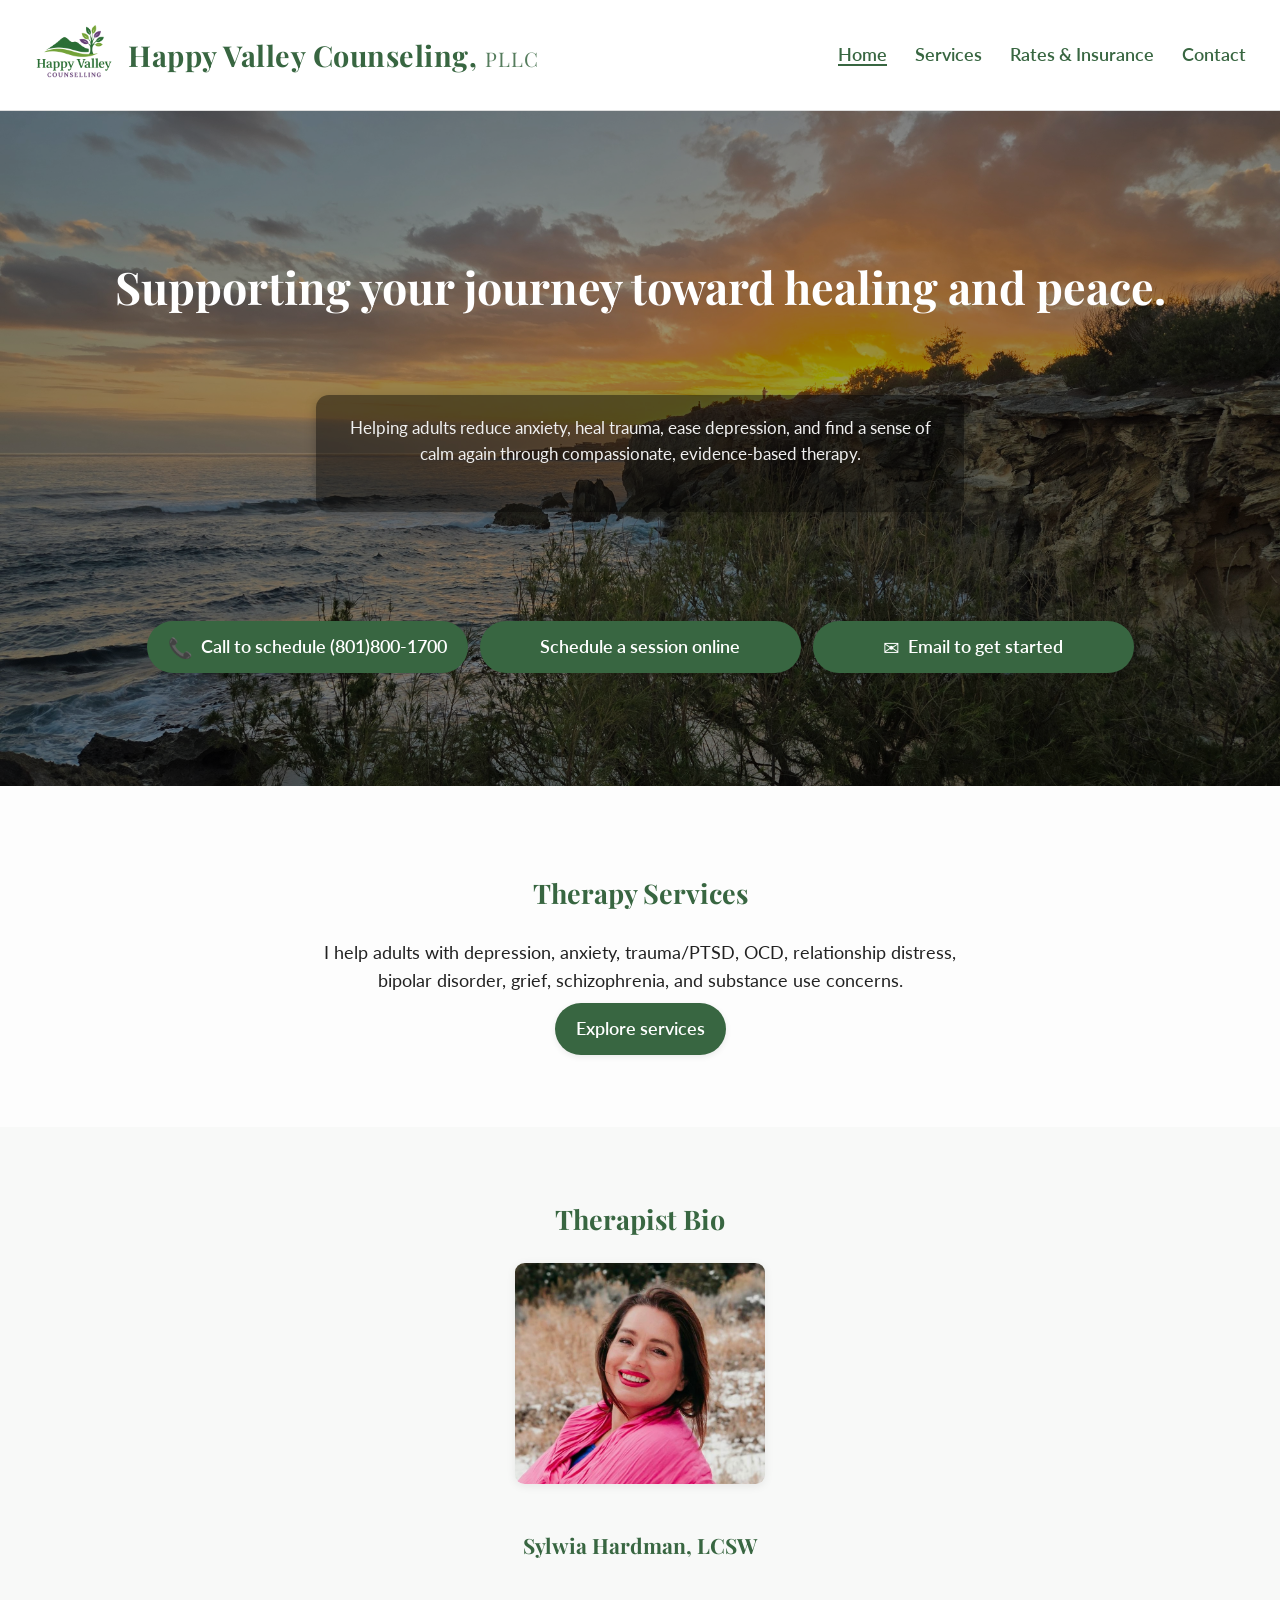
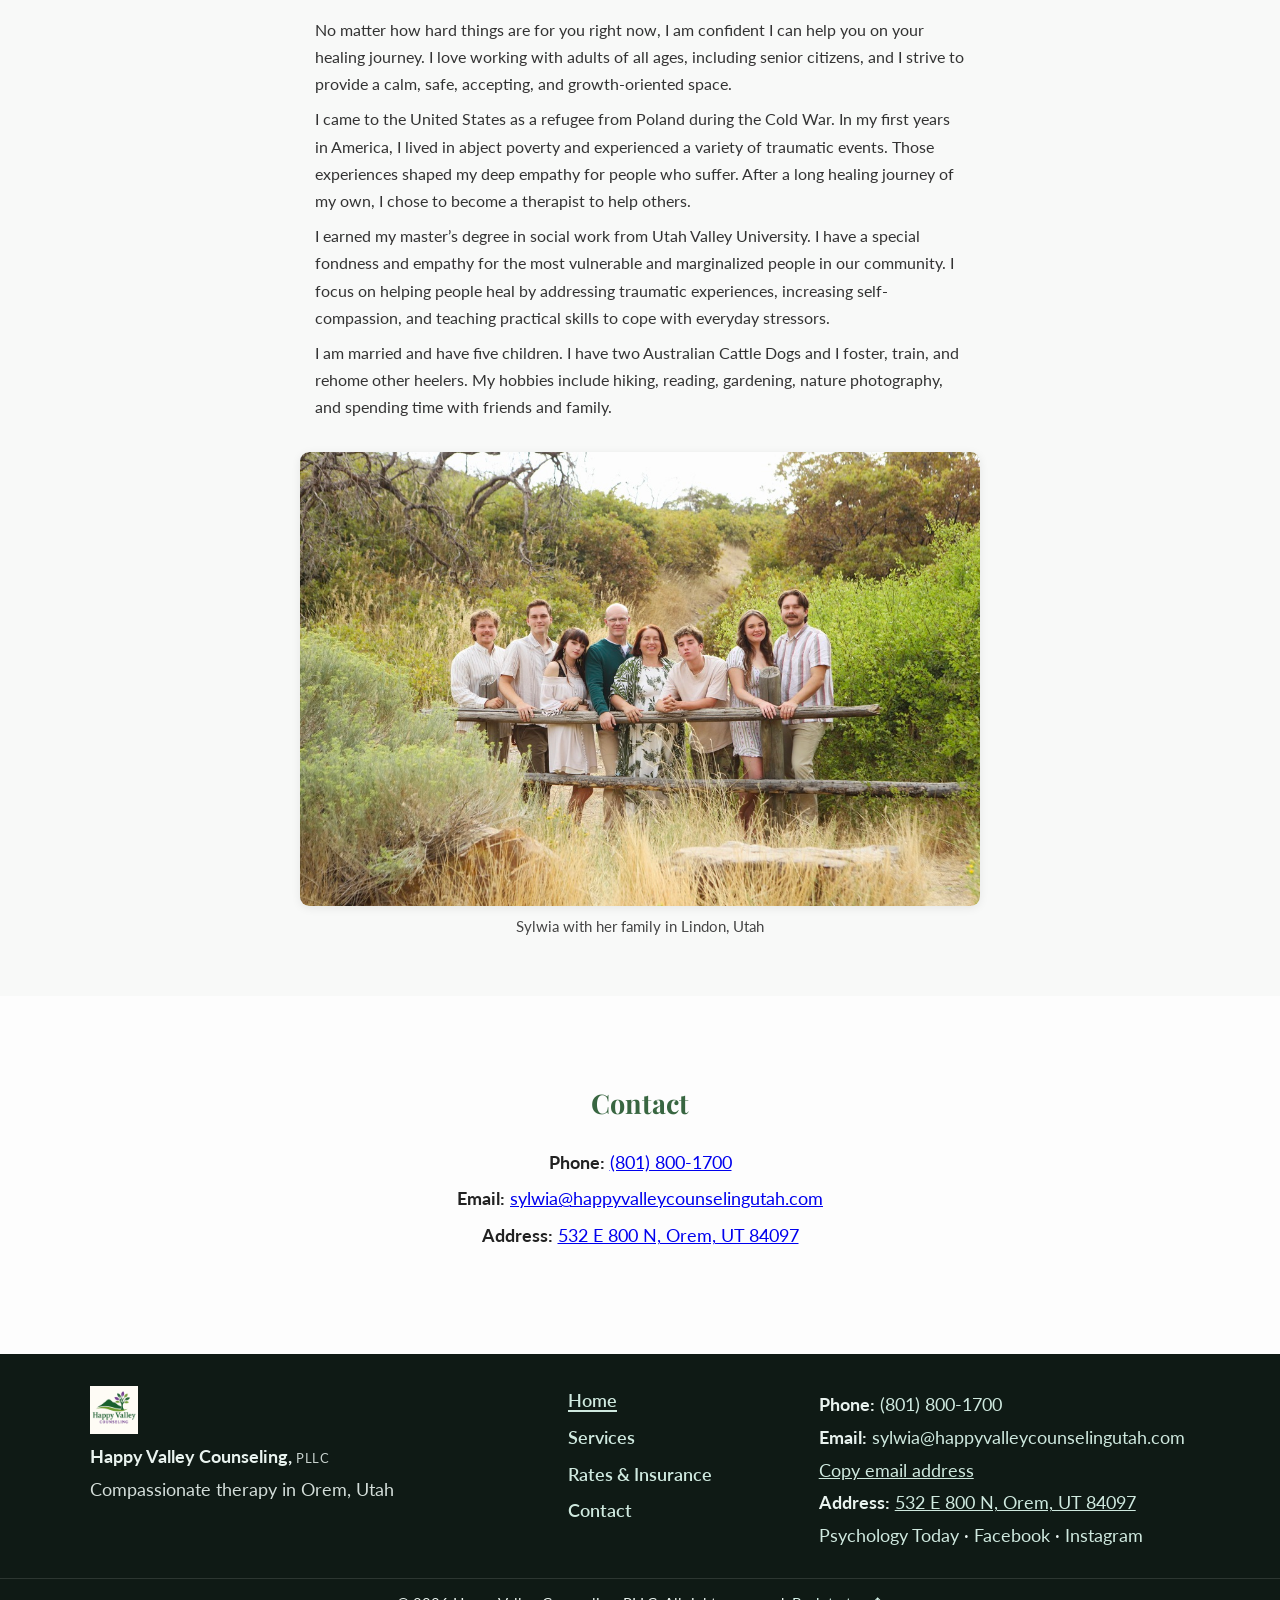
==== commit 2f59c80f: "added copy email address button to footer" ====
--- a/index.html
+++ b/index.html
@@ -4,13 +4,17 @@
 <head>
   <meta charset="UTF-8">
   <meta name="viewport" content="width=device-width, initial-scale=1.0">
-  <title>Happy Valley Counseling, PLLC | Compassionate Therapy in Orem, Utah</title>
-  <!-- SEO essentials -->
+  <meta name="google-site-verification" content="cKlhSfmUFIQVc7iiXiGLEBcvQZn681PYpbDUzbzpVoM" />
+  <!-- SEO essentials: title, description, canonical, robots, theme color -->
+  <title>Happy Valley Counseling | Therapy in Orem, Utah & Online Across Utah</title>
+
   <meta name="description"
-    content="Happy Valley Counseling, PLLC provides compassionate, research-based therapy for adults in Orem, Utah. Help for anxiety, trauma, depression, OCD, and bipolar.">
-  <link rel="canonical" href="https://www.happyvalleycounselingutah.com/">
+    content="Happy Valley Counseling, PLLC provides compassionate, evidence-based therapy for adults in Orem and online across Utah. I specialize in anxiety, depression, trauma, OCD, and bipolar disorder, offering in-person and online counseling.">
+
+  <link rel="canonical" href="https://happyvalleycounselingutah.com/">
   <meta name="robots" content="index, follow">
   <meta name="theme-color" content="#2f6e5a">
+
   <!-- Favicons (replace with your files when you have them) -->
   <link rel="icon" href="/favicon.ico">
   <link rel="icon" type="image/png" sizes="32x32" href="/favicon-32.png">
@@ -18,12 +22,11 @@
   <link rel="apple-touch-icon" href="/apple-touch-icon.png">
   <!-- Open Graph (Facebook, LinkedIn, etc.) -->
   <meta property="og:type" content="website">
-  <meta property="og:url" content="https://www.happyvalleycounselingutah.com/">
-  <meta property="og:title" content="Happy Valley Counseling, PLLC | Compassionate Therapy in Orem, Utah">
+  <meta property="og:url" content="https://happyvalleycounselingutah.com/">
+  <meta property="og:title" content="Happy Valley Counseling | Therapy in Orem, Utah & Online Across Utah">
   <meta property="og:description"
-    content="Compassionate, research-based therapy for adults in Orem, Utah. Help for anxiety, trauma, depression, OCD, and bipolar.">
-  <meta property="og:image" content="https://www.happyvalleycounselingutah.com/images/og-image.jpg">
-
+    content="Happy Valley Counseling, PLLC provides compassionate, evidence-based therapy for adults in Orem and online across Utah. I specialize in anxiety, depression, trauma, OCD, and bipolar disorder, offering in-person and online counseling.">
+  <meta property="og:image" content="https://happyvalleycounselingutah.com/images/sunset.jpg">
 
   <meta property="og:image:width" content="1200">
   <meta property="og:image:height" content="630">
@@ -32,10 +35,10 @@
 
   <!-- Twitter Card -->
   <meta name="twitter:card" content="summary_large_image">
-  <meta name="twitter:title" content="Happy Valley Counseling, PLLC | Compassionate Therapy in Orem, Utah">
+  <meta name="twitter:title" content="Happy Valley Counseling | Therapy in Orem, Utah & Online Across Utah">
   <meta name="twitter:description"
-    content="Compassionate, research-based therapy for adults in Orem, Utah. Help for anxiety, trauma, depression, OCD, and bipolar.">
-  <meta name="twitter:image" content="https://www.happyvalleycounselingutah.com/images/og-image.jpg">
+    content="Happy Valley Counseling, PLLC provides compassionate, evidence-based therapy for adults in Orem and online across Utah. I specialize in anxiety, depression, trauma, OCD, and bipolar disorder, offering in-person and online counseling.">
+  <meta name="twitter:image" content="https://happyvalleycounselingutah.com/images/sunset.jpg">
 
   <!-- Structured Data -->
   <script type="application/ld+json">
@@ -44,14 +47,14 @@
   "@type": "ProfessionalService",
   "name": "Happy Valley Counseling, PLLC",
   "brand": "Happy Valley Counseling",
-  "url": "https://www.happyvalleycounselingutah.com/",
-  "@id": "https://www.happyvalleycounselingutah.com/#business",
-  "image": "https://www.happyvalleycounselingutah.com/images/og-image.jpg",
-  "logo": "https://www.happyvalleycounselingutah.com/images/logo-clear.png",
+  "url": "https://happyvalleycounselingutah.com/",
+  "@id": "https://happyvalleycounselingutah.com/#business",
+  "image": "https://happyvalleycounselingutah.com/images/sunset.jpg",
+  "logo": "https://happyvalleycounselingutah.com/images/logo-clear.png",
 
   "telephone": "+1-801-800-1700",
   "email": "sylwia@happyvalleycounselingutah.com",
-  "description": "Compassionate, research-based therapy for adults in Orem, Utah. Help for anxiety, trauma, depression, OCD, and bipolar.",
+  "description": "Happy Valley Counseling, PLLC provides compassionate, evidence-based therapy for adults in Orem and online across Utah. I specialize in anxiety, depression, trauma, OCD, and bipolar disorder, offering in-person and online counseling.",
   "founder": {
     "@type": "Person",
     "name": "Sylwia Lipinska Hardman, LCSW"
@@ -108,12 +111,12 @@
     "Adult counseling in Utah County",
     "Mental health therapy in Orem, Utah"
   ],
-"hasMap": "https://www.google.com/maps/search/?api=1&query=532+E+800+N,+Orem,+UT+84097",
-"geo": {
-  "@type": "GeoCoordinates",
-  "latitude": 40.3046,
-  "longitude": -111.6822
-}
+  "hasMap": "https://www.google.com/maps/search/?api=1&query=532+E+800+N,+Orem,+UT+84097",
+  "geo": {
+    "@type": "GeoCoordinates",
+    "latitude": 40.3046,
+    "longitude": -111.6822
+  }
 }
 </script>
 
@@ -290,6 +293,7 @@
         <p><strong>Phone:</strong> <a href="tel:+18018001700">(801) 800-1700</a></p>
         <p><strong>Email:</strong> <a
             href="mailto:sylwia@happyvalleycounselingutah.com">sylwia@happyvalleycounselingutah.com</a></p>
+        <p><a id="copy-email" href="#" onclick="copyEmail(event)">Copy email address</a></p>
         <p><strong>Address:</strong>
           <a href="https://www.google.com/maps/search/?api=1&query=532%20E%20800%20N%2C%20Orem%2C%20UT%2084097"
             target="_blank" rel="noopener" aria-label="Open 532 E 800 N, Orem, UT 84097 on Google Maps">
--- a/styles.css
+++ b/styles.css
@@ -583,6 +583,17 @@
     color: #ffffff;
 }
 
+/* Style for the 'Copy email address' link */
+#copy-email {
+    color: #cfe9df;
+    text-decoration: underline;
+    cursor: pointer;
+}
+
+#copy-email:hover {
+    color: #ffffff;
+}
+
 
 /* ===== Therapy Services: compact cards (title → image → text) ===== */
 .services .section-hero {
@@ -820,14 +831,6 @@
     max-width: 60ch;
 }
 
-#rates-hero .cta-group {
-    display: flex;
-    flex-wrap: wrap;
-    /* allows buttons to wrap on mobile */
-    justify-content: center;
-    gap: 0.75rem;
-    /* space between buttons */
-}
 
 
 
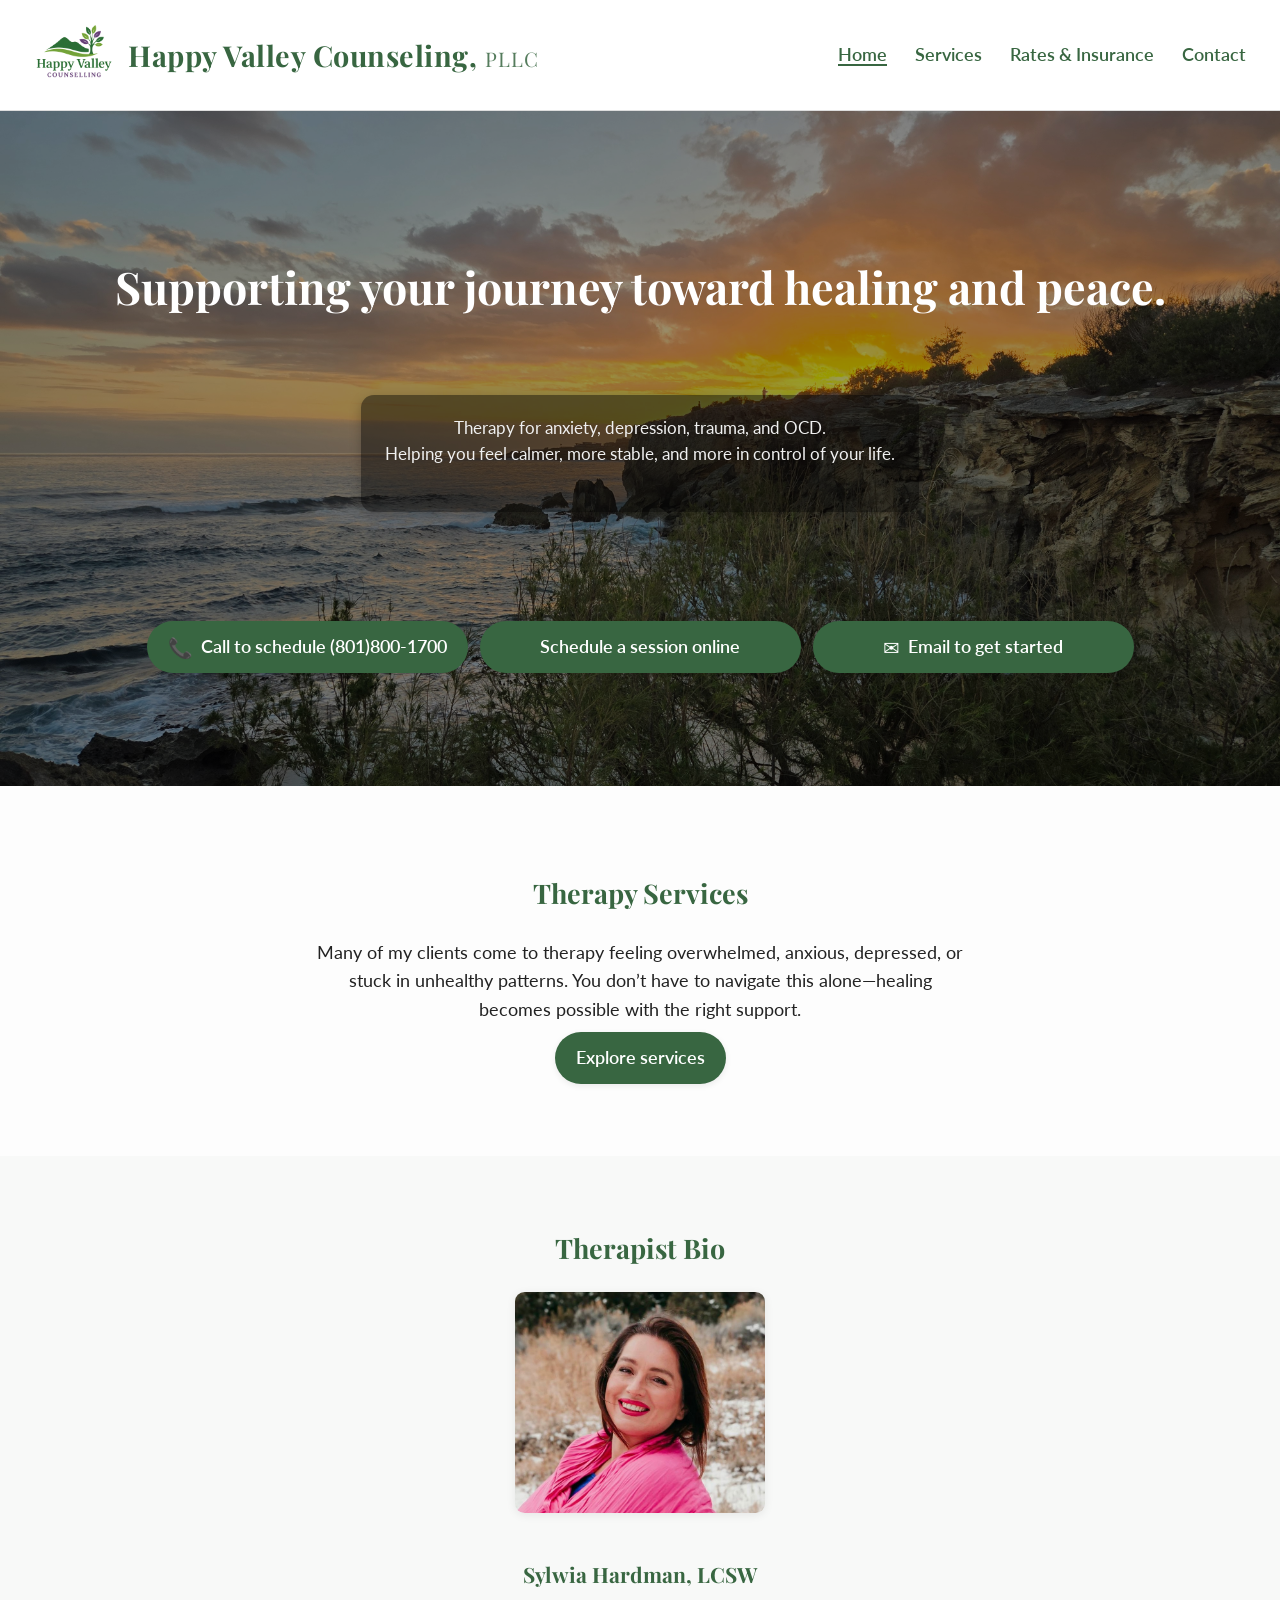
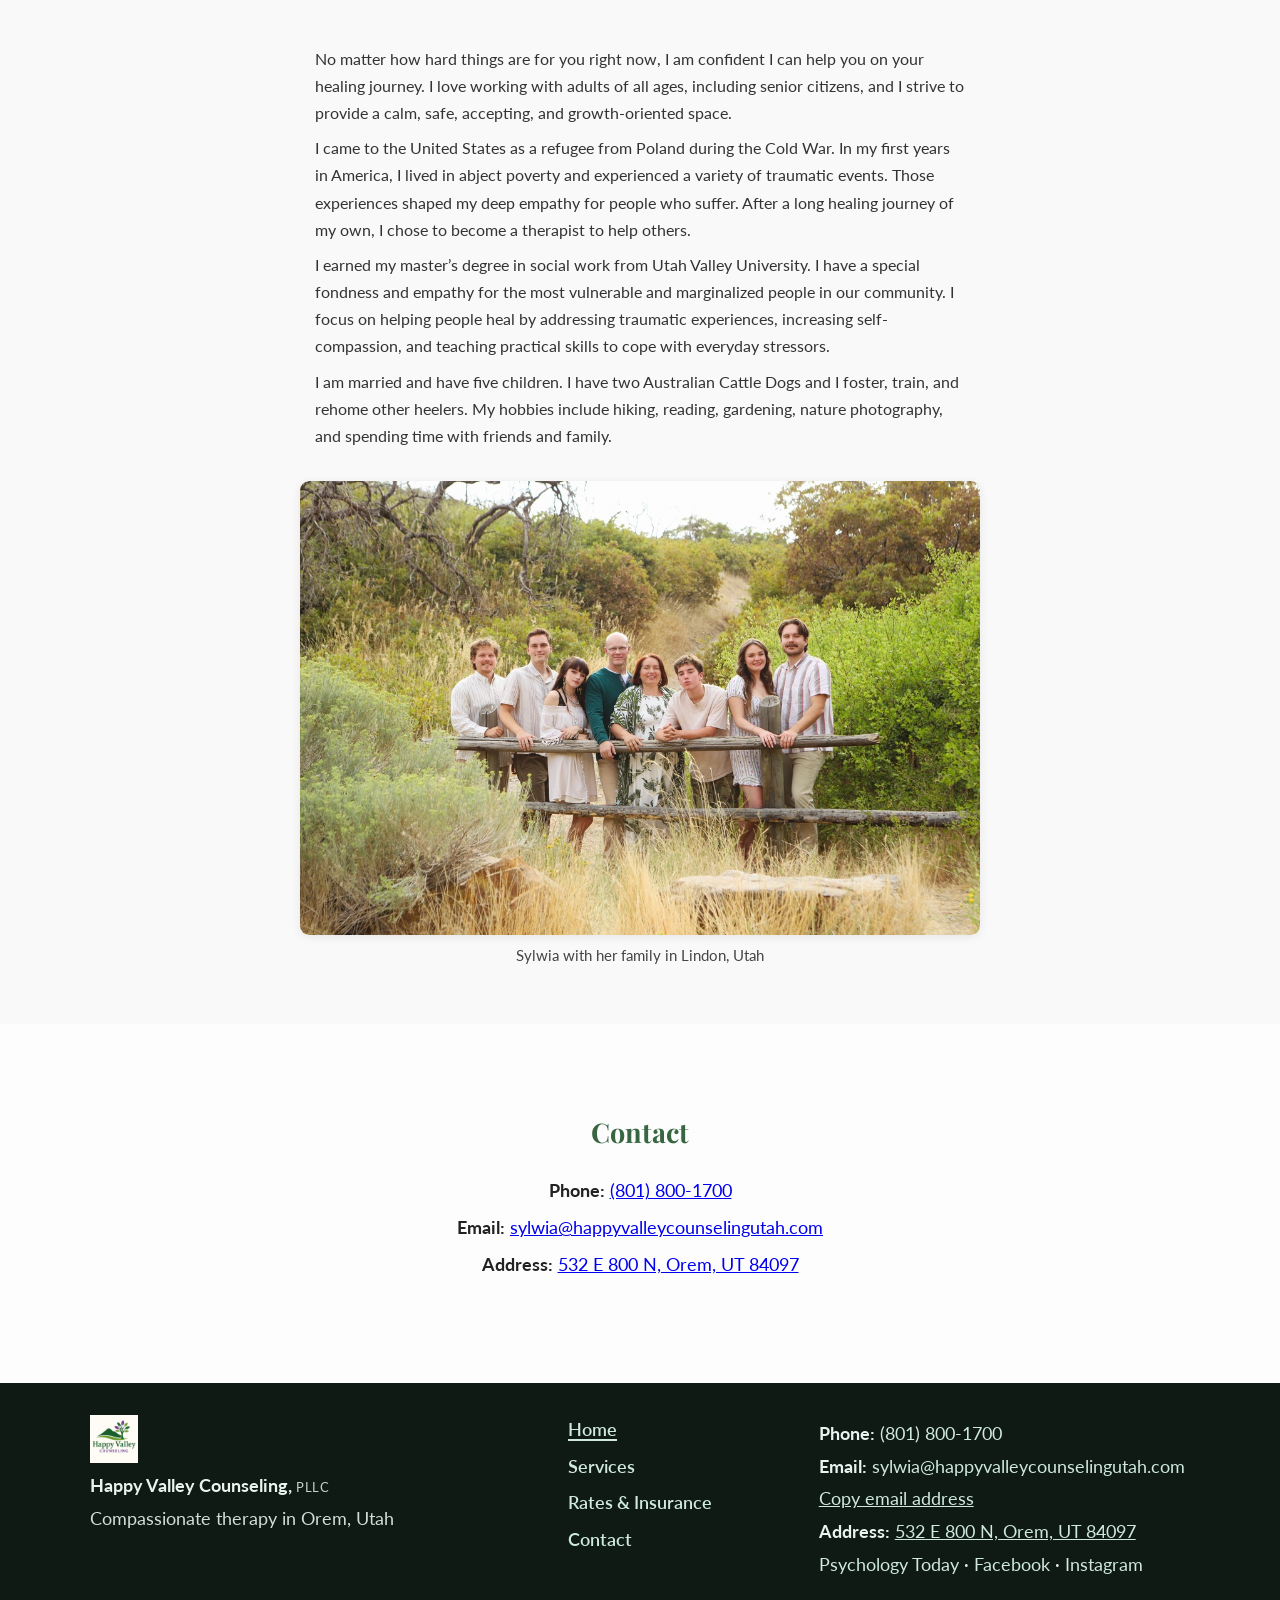
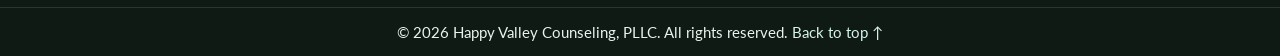
==== commit 6a6007a0: "new hero subheading" ====
--- a/index.html
+++ b/index.html
@@ -167,9 +167,12 @@
       <h1>Supporting your journey toward healing and peace.</h1>
 
       <div class="hero-text">
-        <p>Helping adults reduce anxiety, heal trauma, ease depression, and find a sense of calm again through
-          compassionate, evidence-based therapy.</p>
-      </div>
+        <p>
+          Therapy for anxiety, depression, trauma, and OCD.<br>
+          Helping you feel calmer, more stable, and more in control of your life.
+        </p>
+      </div>
+
 
       <div class="cta-group" role="group" aria-label="Contact options to schedule a session">
         <a class="btn btn-primary" href="tel:+18018001700"
@@ -202,9 +205,11 @@
 
     <section id="services-intro">
       <h2>Therapy Services</h2>
-      <p>I help adults with depression, anxiety, trauma/PTSD, OCD, relationship distress, bipolar disorder, grief,
-        schizophrenia,
-        and substance use concerns.</p>
+      <p>
+        Many of my clients come to therapy feeling overwhelmed, anxious, depressed, or stuck in unhealthy patterns.
+        You don’t have to navigate this alone—healing becomes possible with the right support.
+      </p>
+
       <p>
         <a class="btn btn-primary" href="services/">Explore services</a>
       </p>
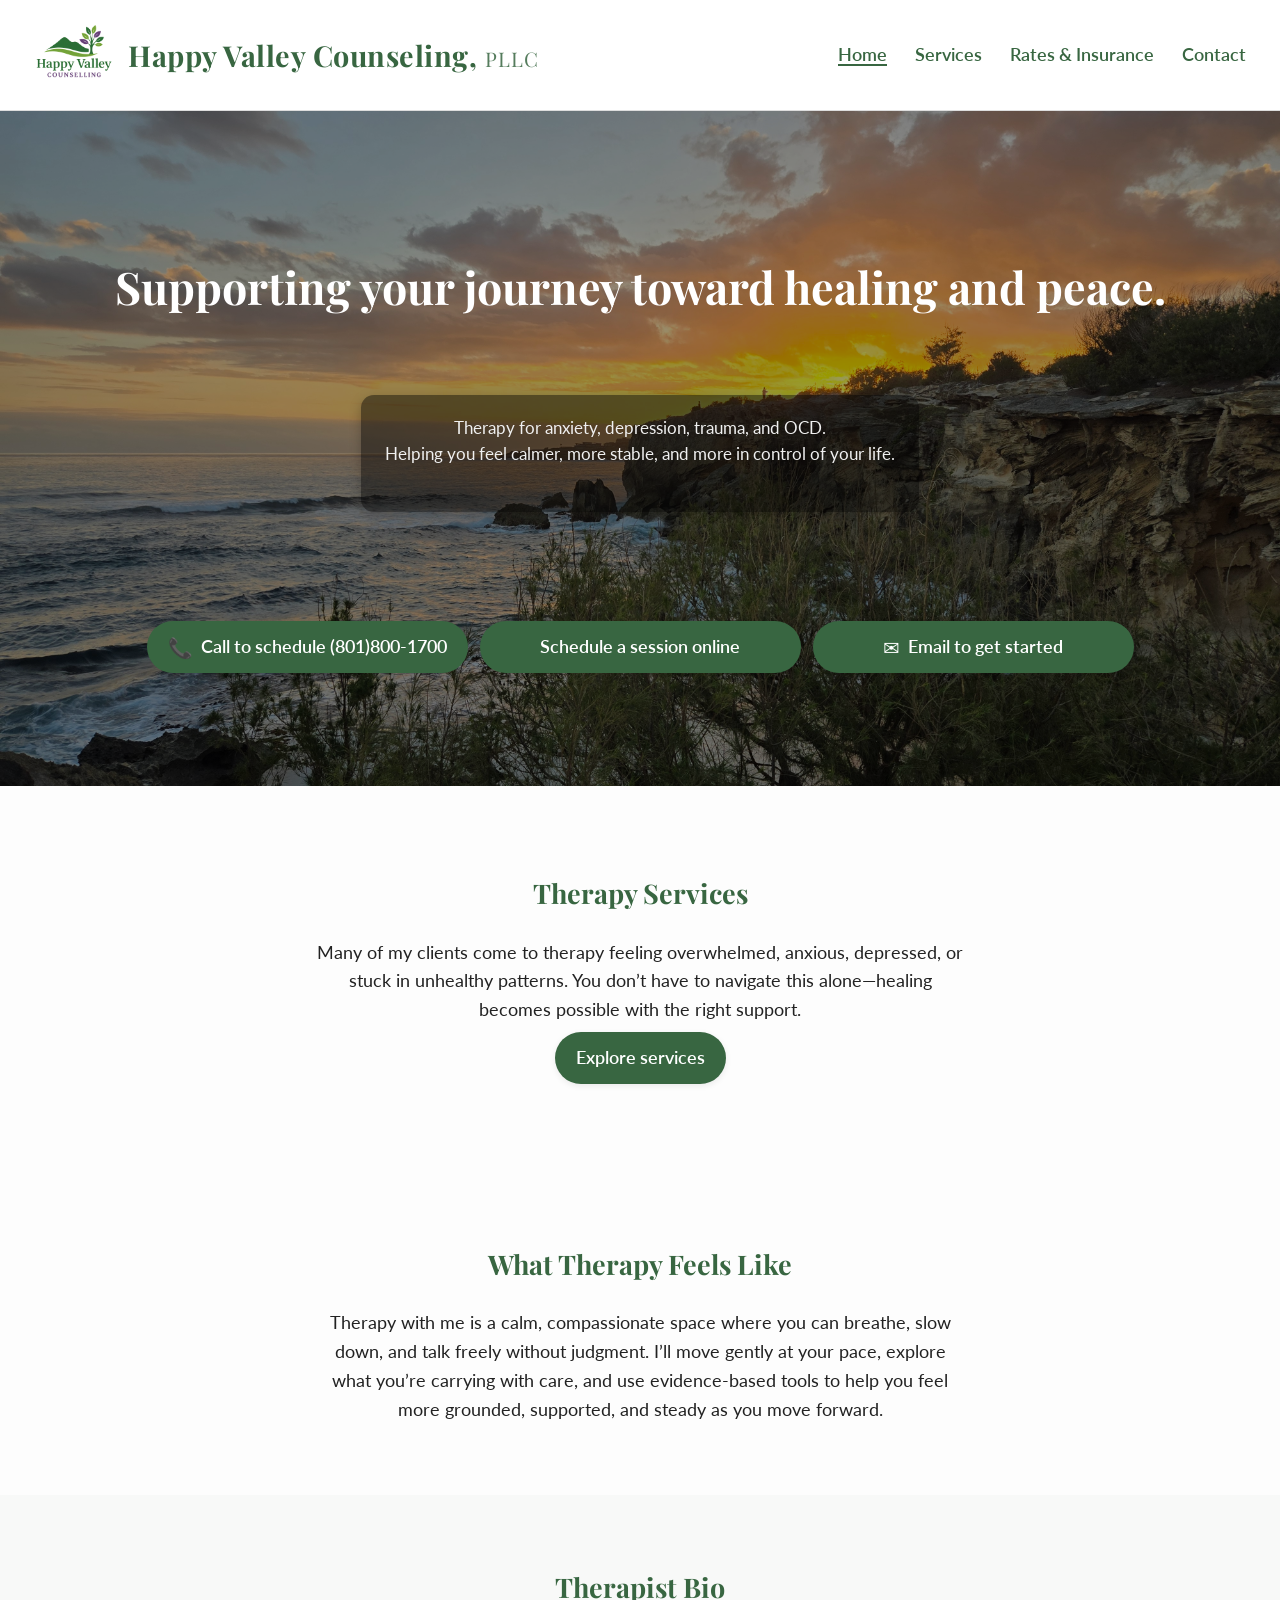
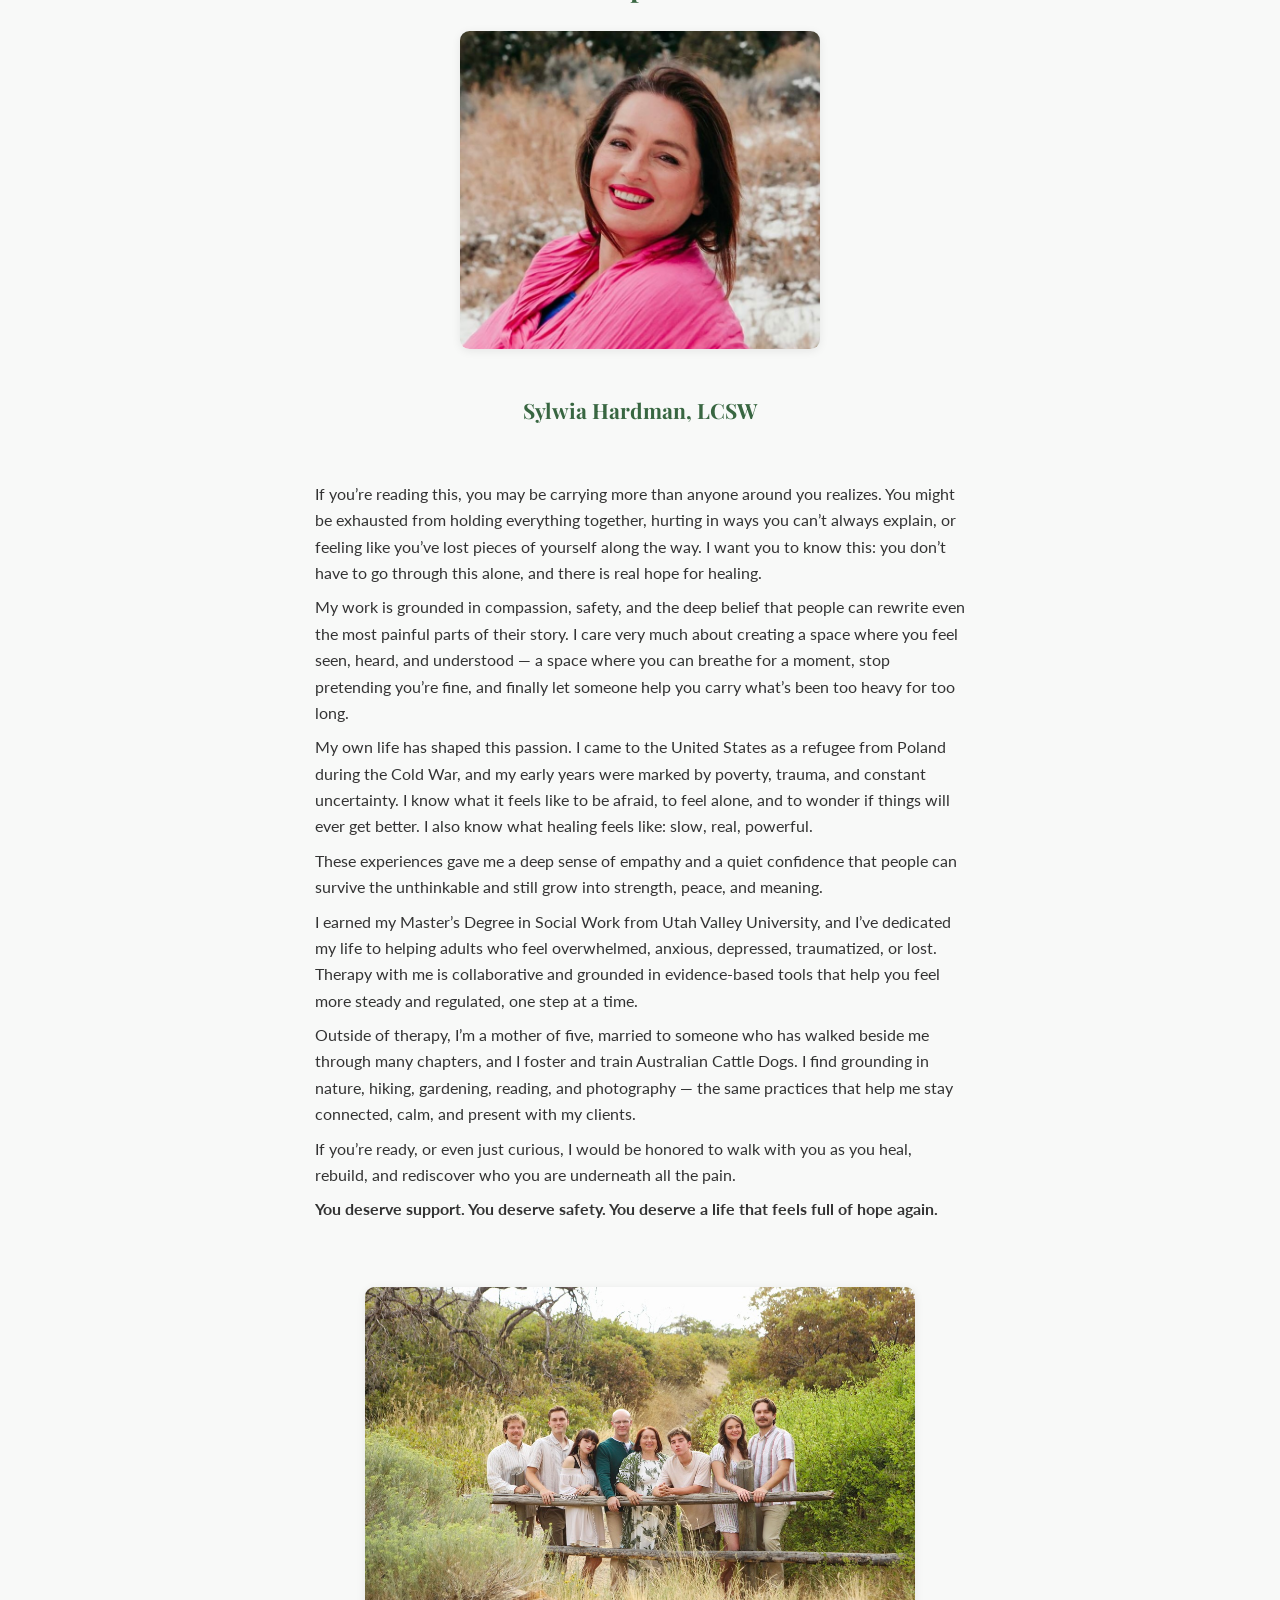
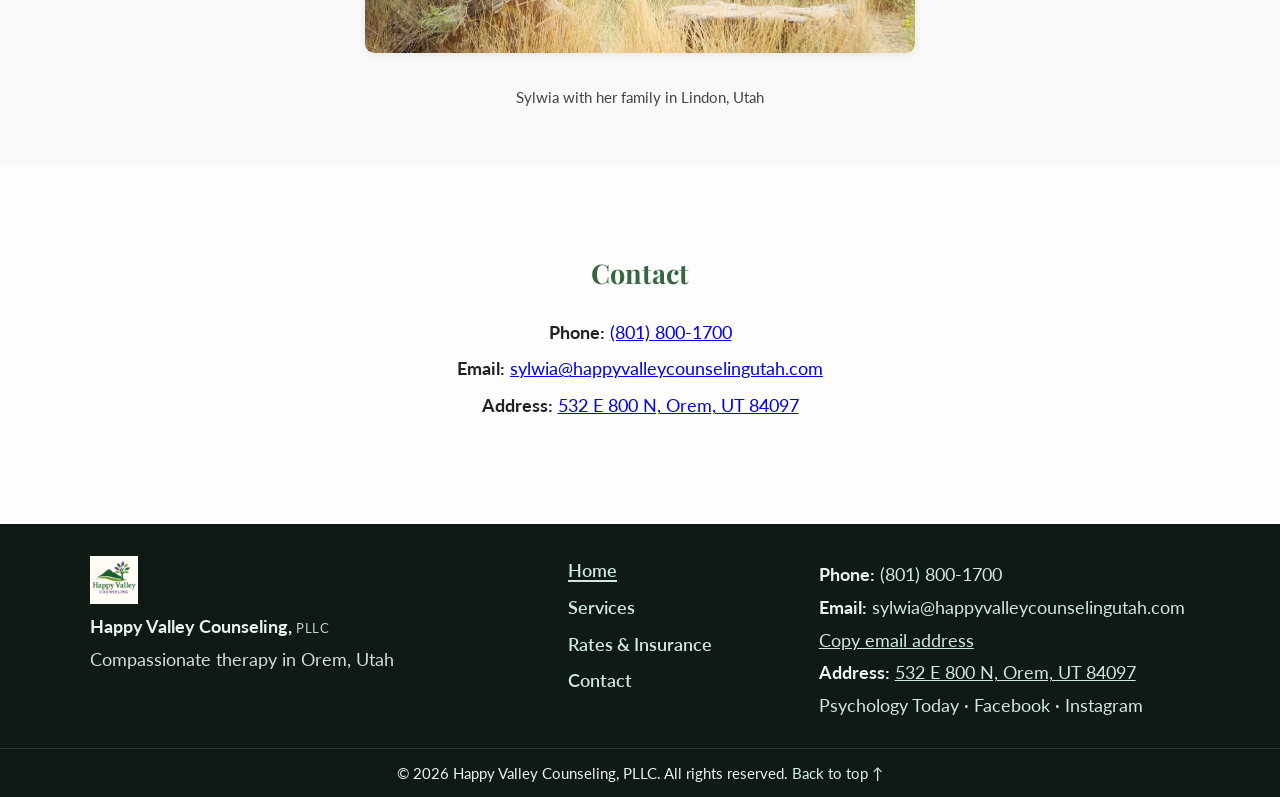
==== commit b0ab541d: "final" ====
--- a/index.html
+++ b/index.html
@@ -214,48 +214,72 @@
         <a class="btn btn-primary" href="services/">Explore services</a>
       </p>
     </section>
+    <section id="what-therapy-feels-like">
+      <div class="therapy-feels-content">
+        <h2>What Therapy Feels Like</h2>
+        <p>
+          Therapy with me is a calm, compassionate space where you can breathe, slow down,
+          and talk freely without judgment. I’ll move gently at your pace, explore what you’re
+          carrying with care, and use evidence-based tools to help you feel more grounded,
+          supported, and steady as you move forward.
+        </p>
+      </div>
+    </section>
+
+
 
 
     <!-- ===== THERAPIST BIO ===== -->
     <section id="therapist-bio">
       <h2>Therapist Bio</h2>
       <div class="bio-wrap">
-        <img src="images/therapist-photo.jpg" loading="lazy" alt="Sylwia Hardman, LCSW" class="bio-photo" width="350"
-          height="350">
+        <img src="images/therapist-photo.jpg" loading="lazy" alt="Sylwia Hardman, LCSW" class="bio-photo">
 
         <h3 class="bio-name">Sylwia Hardman, LCSW</h3>
 
         <div class="bio-text">
-
-
-          <p>No matter how hard things are for you right now, I am confident I can help you on your healing journey. I
-            love working with adults of all ages, including senior citizens, and I strive to provide a calm, safe,
-            accepting, and growth-oriented space.</p>
-
-          <p>I came to the United States as a refugee from Poland during the Cold War. In my first years in America, I
-            lived in abject poverty and experienced a variety of traumatic events. Those experiences shaped my deep
-            empathy for people who suffer. After a long healing journey of my own, I chose to become a therapist to help
-            others.</p>
-
-          <p>I earned my master’s degree in social work from Utah Valley University. I have a special fondness and
-            empathy
-            for the most vulnerable and marginalized people in our community. I focus on helping people heal by
-            addressing
-            traumatic experiences, increasing self-compassion, and teaching practical skills to cope with everyday
-            stressors.</p>
-
-          <p>I am married and have five children. I have two Australian Cattle Dogs and I foster, train, and
-            rehome other heelers. My hobbies include hiking, reading, gardening, nature photography, and spending time
-            with friends and family.</p>
-
-          <img src="images/family-photo.jpg" loading="lazy" alt="Photograph of Sylwia Hardman with her family"
-            class="bio-photo family-photo">
-
-          <p class="photo-caption">Sylwia with her family in Lindon, Utah</p>
-
+          <p>If you’re reading this, you may be carrying more than anyone around you realizes. You might be exhausted
+            from holding everything together, hurting in ways you can’t always explain, or feeling like you’ve lost
+            pieces of yourself along the way. I want you to know this: you don’t have to go through this alone, and
+            there is real hope for healing.</p>
+
+          <p>My work is grounded in compassion, safety, and the deep belief that people can rewrite even the most
+            painful parts of their story. I care very much about creating a space where you feel seen, heard, and
+            understood — a space where you can breathe for a moment, stop pretending you’re fine, and finally let
+            someone help you carry what’s been too heavy for too long.</p>
+
+          <p>My own life has shaped this passion. I came to the United States as a refugee from Poland during the Cold
+            War, and my early years were marked by poverty, trauma, and constant uncertainty. I know what it feels like
+            to be afraid, to feel alone, and to wonder if things will ever get better. I also know what healing feels
+            like: slow, real, powerful.</p>
+
+          <p>These experiences gave me a deep sense of empathy and a quiet confidence that people can survive the
+            unthinkable and still grow into strength, peace, and meaning.</p>
+
+          <p>I earned my Master’s Degree in Social Work from Utah Valley University, and I’ve dedicated my life to
+            helping adults who feel overwhelmed, anxious, depressed, traumatized, or lost. Therapy with me is
+            collaborative and grounded in evidence-based tools that help you feel more steady and regulated, one step at
+            a time.</p>
+
+          <p>Outside of therapy, I’m a mother of five, married to someone who has walked beside me through many
+            chapters, and I foster and train Australian Cattle Dogs. I find grounding in nature, hiking, gardening,
+            reading, and photography — the same practices that help me stay connected, calm, and present with my
+            clients.</p>
+
+          <p>If you’re ready, or even just curious, I would be honored to walk with you as you heal, rebuild, and
+            rediscover who you are underneath all the pain.</p>
+
+          <p><strong>You deserve support. You deserve safety. You deserve a life that feels full of hope again.</strong>
+          </p>
         </div>
-      </div>
-    </section>
+
+        <img src="images/family-photo.jpg" loading="lazy" alt="Photograph of Sylwia Hardman with her family"
+          class="bio-photo family-photo">
+
+        <p class="photo-caption">Sylwia with her family in Lindon, Utah</p>
+      </div>
+    </section>
+
 
 
     <section id="contact">
--- a/styles.css
+++ b/styles.css
@@ -691,34 +691,47 @@
     flex-direction: column;
     align-items: center;
     gap: 1.5rem;
-    max-width: 750px;
+    max-width: 900px;
     margin: 0 auto;
 }
 
-.bio-photo {
-    border-radius: 0.6rem;
-    max-width: 250px;
-    height: auto;
-    box-shadow: 0 2px 10px rgba(0, 0, 0, 0.08);
-}
+
 
 .bio-text {
     text-align: left;
     line-height: 1.7;
-    font-size: 1rem;
+    font-size: 0.97rem;
     color: #333;
 }
+
+.bio-photo {
+    width: 360px;
+    /* desktop size */
+    max-width: 100%;
+    /* keeps it responsive if container is smaller */
+    height: auto;
+    border-radius: 0.6rem;
+    box-shadow: 0 2px 10px rgba(0, 0, 0, 0.08);
+}
+
+
 
 /* spacing between therapist and family photo */
 .family-photo {
     margin-top: 2rem;
     border-radius: 0.6rem;
     box-shadow: 0 2px 10px rgba(0, 0, 0, 0.08);
-    max-width: 680px;
+
+    width: 100%;
+    /* ⬅️ override the 360px from .bio-photo */
+    max-width: 550px;
+    /* ⬅️ controls how big it can get overall */
+
     display: block;
     margin-left: auto;
     margin-right: auto;
 }
+
 
 /* responsive tweaks for smaller screens */
 @media (max-width: 600px) {
@@ -896,6 +909,38 @@
     font-weight: 800;
     /* extra-bold for maximum clarity */
 }
+
+/* ===== What Therapy Feels Like – faint background ===== */
+#what-therapy-feels-like {
+    position: relative;
+    overflow: hidden;
+    /* keeps the faint background inside */
+}
+
+#what-therapy-feels-like::before {
+    content: "";
+    position: absolute;
+    inset: 0;
+    background: url('/images/sunset-diff.jpg') center / cover no-repeat;
+    opacity: 0.15;
+    /* soft faint effect */
+    z-index: 0;
+}
+
+
+
+#what-therapy-feels-like .therapy-feels-content {
+    position: relative;
+    z-index: 1;
+    /* keeps text above the faint background */
+}
+
+
+
+
+
+
+
 
 /* ===== Global Dark Mode ===== */
 @media (prefers-color-scheme: dark) {
